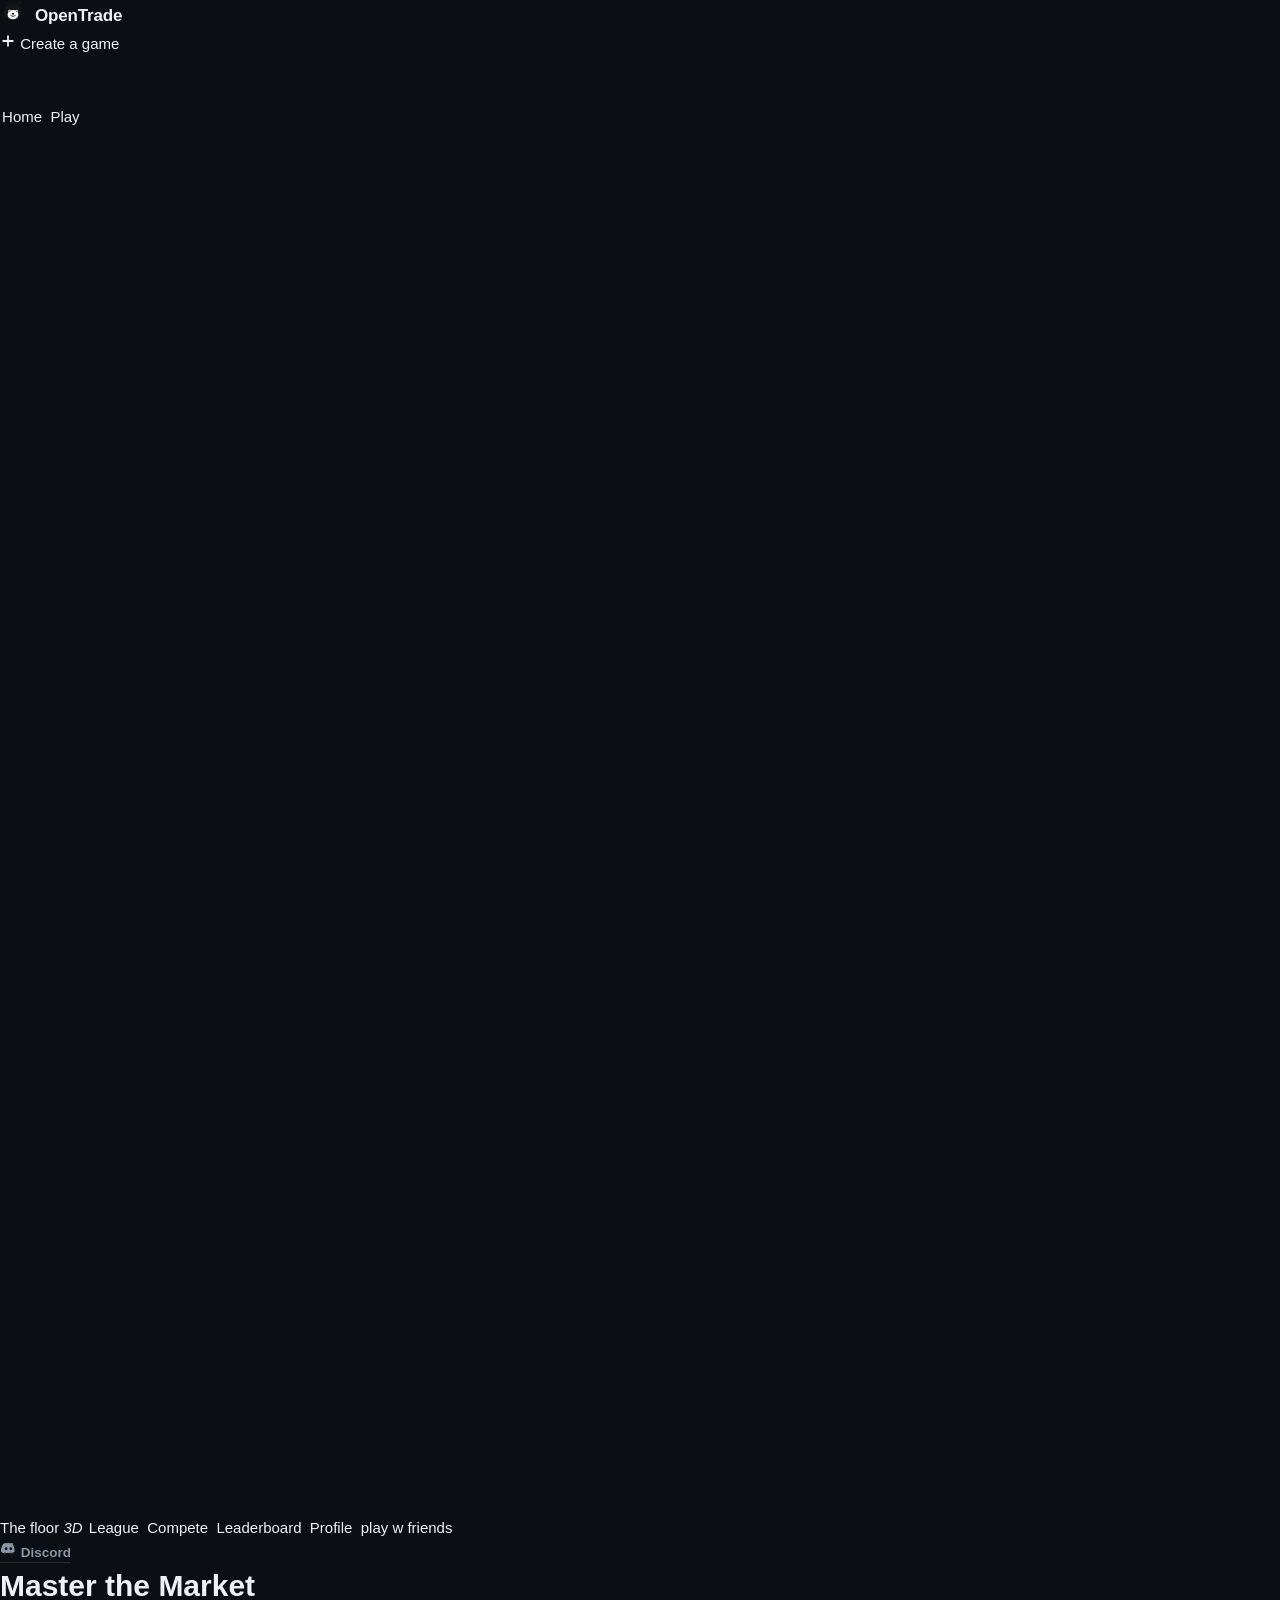
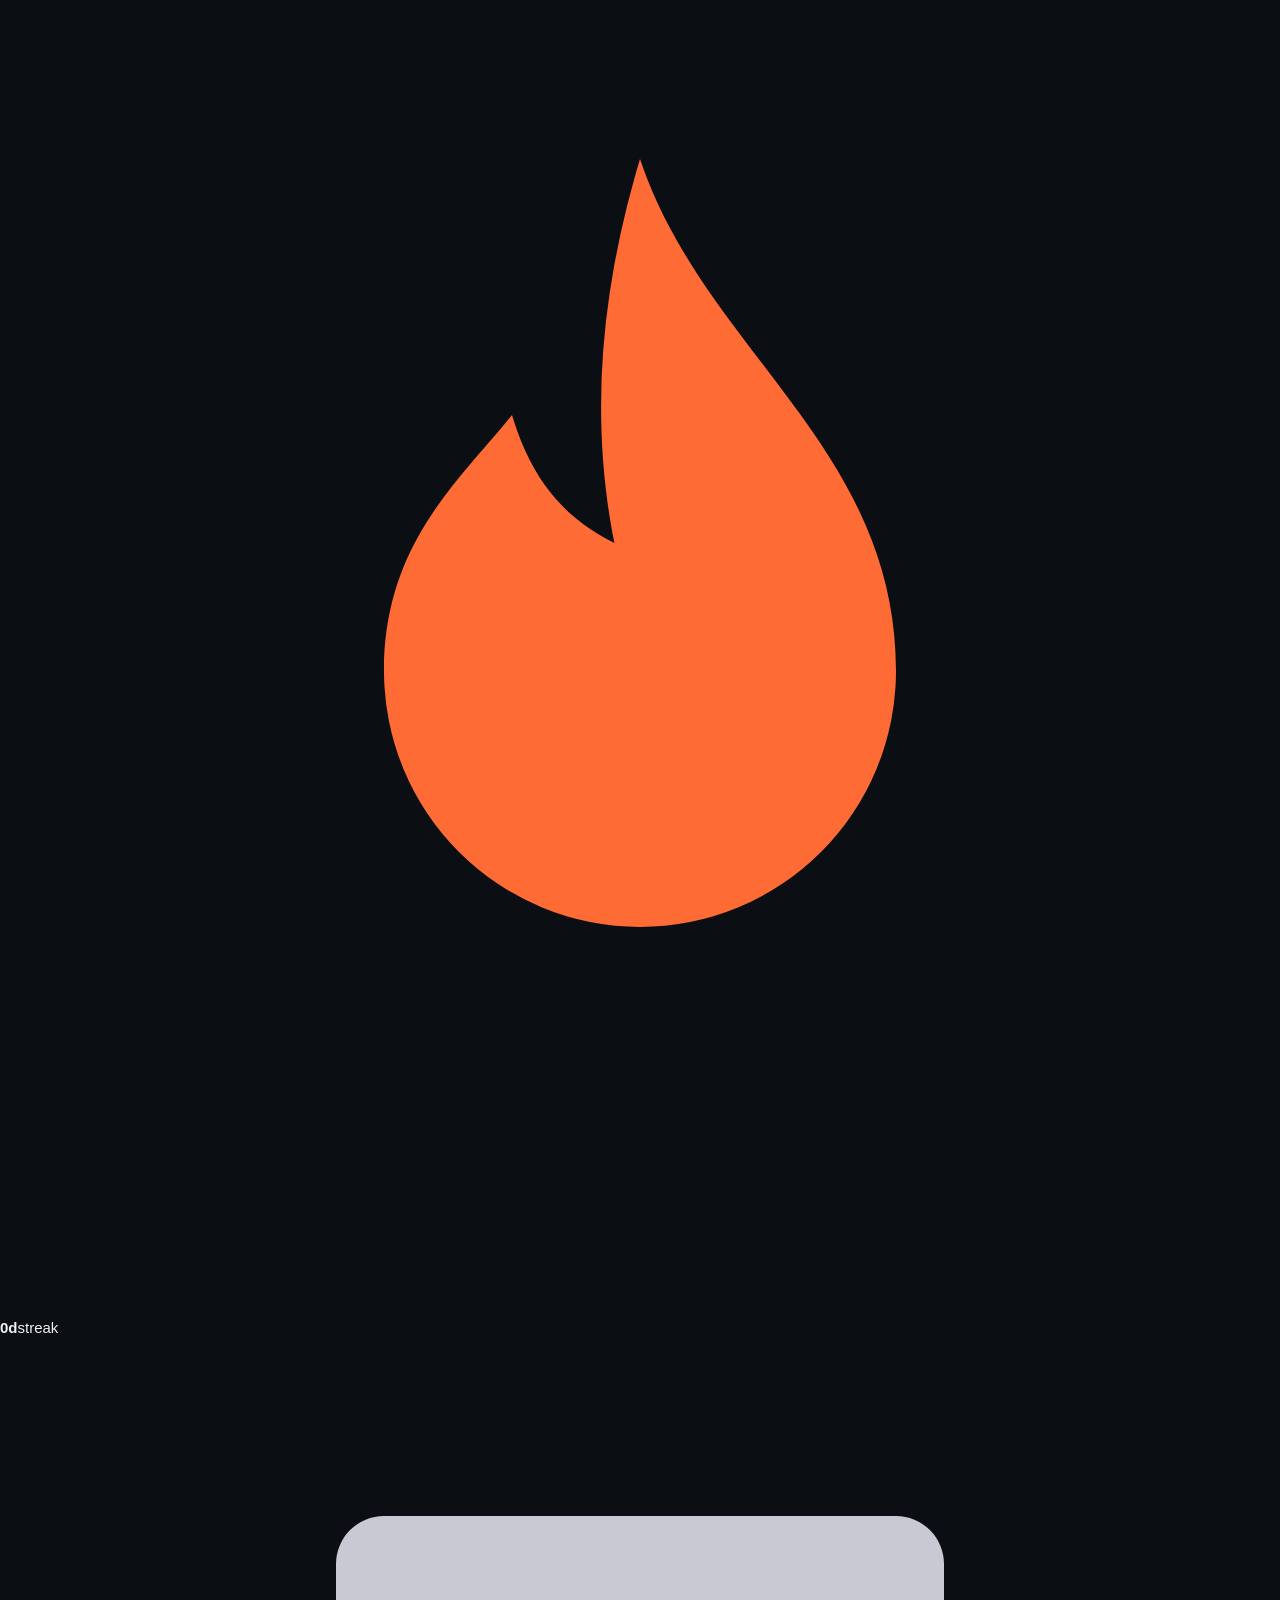
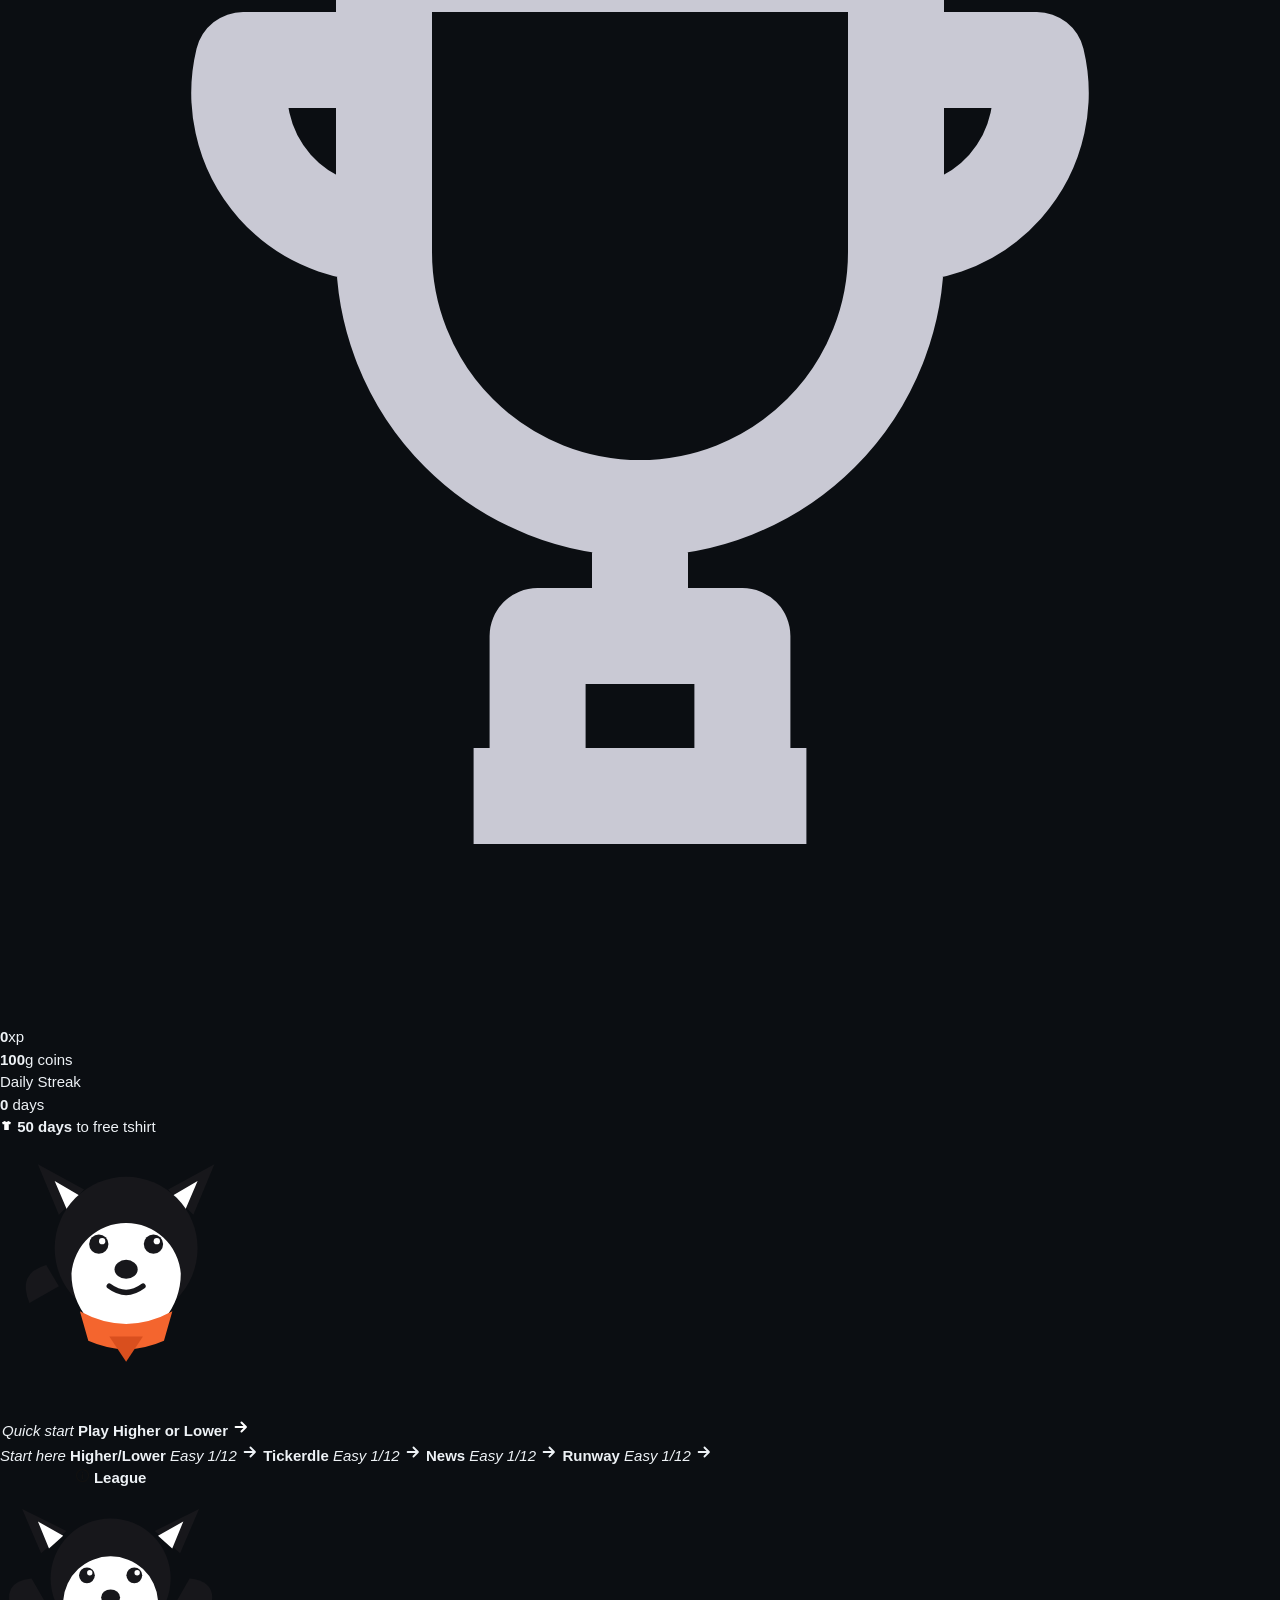
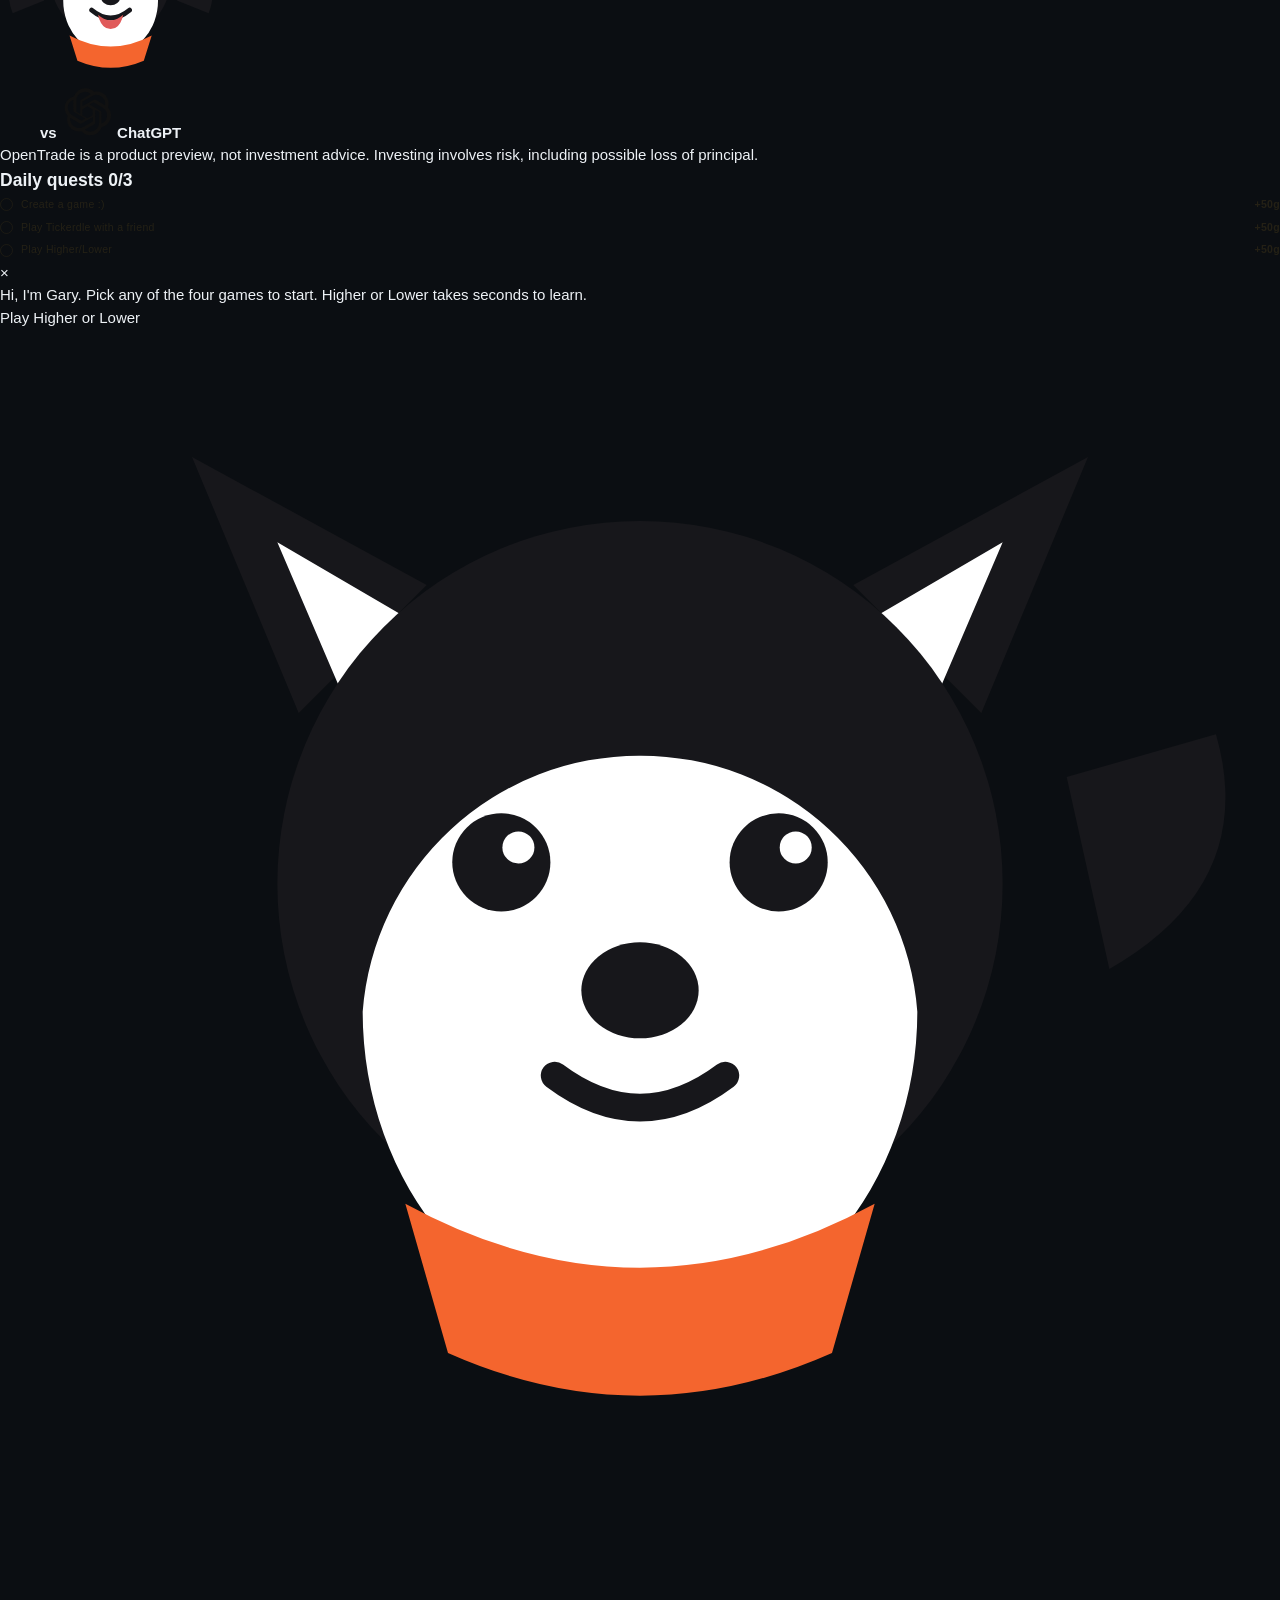
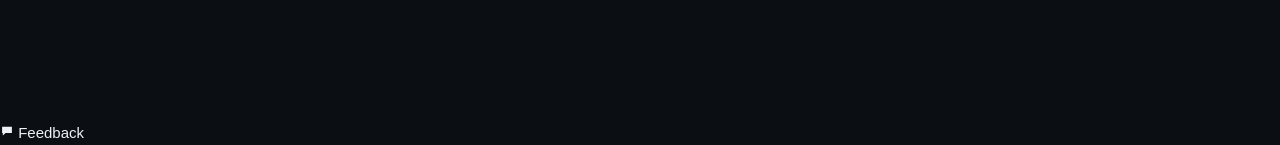
==== index.html @ 69e71e95 "OpenTrade site shell in its own folder Static preview site plus the 3D floor in floor/. Relocated ou" ====
<!doctype html>
<html lang="en">
<head>
  <meta charset="utf-8" />
  <meta name="viewport" content="width=device-width, initial-scale=1" />
  <title>OpenTrade</title>
  <meta name="description" content="Master the market. Play Higher/Lower, Tickerdle, and League vs ChatGPT. OpenTrade is a product preview, not investment advice." />
  <link rel="icon" href="data:image/svg+xml,%3Csvg xmlns='http://www.w3.org/2000/svg' viewBox='0 0 32 32'%3E%3Ccircle cx='16' cy='16' r='16' fill='%23fff'/%3E%3Cpath d='M16 5 C10 5 6 10 6 15 c0 6 4.5 10 10 10 s10-4 10-10 C26 10 22 5 16 5 Z' fill='%23111'/%3E%3Cellipse cx='16' cy='19' rx='6.5' ry='5.5' fill='%23fff'/%3E%3C/svg%3E" />
  <link rel="preconnect" href="https://fonts.googleapis.com" />
  <link rel="preconnect" href="https://fonts.gstatic.com" crossorigin />
  <link href="https://fonts.googleapis.com/css2?family=Baloo+2:wght@500;600;700;800&family=Nunito:wght@500;700;800&display=swap" rel="stylesheet" />
  <link rel="stylesheet" href="css/site.css" />
</head>
<body>

<aside id="side">
  <a id="logo" href="#">
    <span class="logo-dot">
      <svg viewBox="0 0 48 48" width="26" height="26">
        <path d="M24 6 C14 6 8 13 8 22 c0 9 7 15 16 15 s16-6 16-15 C40 13 34 6 24 6 Z" fill="#16161a"/>
        <path d="M13 10 L8 3 L17 6 Z M35 10 L40 3 L31 6 Z" fill="#16161a"/>
        <ellipse cx="24" cy="27" rx="10" ry="8.5" fill="#fff"/>
        <circle cx="17.5" cy="20" r="2.2" fill="#fff"/>
        <circle cx="30.5" cy="20" r="2.2" fill="#fff"/>
        <circle cx="18" cy="20.4" r="1.1" fill="#16161a"/>
        <circle cx="30" cy="20.4" r="1.1" fill="#16161a"/>
        <ellipse cx="24" cy="25.5" rx="2.4" ry="1.9" fill="#16161a"/>
        <path d="M20 29 q4 3 8 0" stroke="#16161a" stroke-width="1.6" fill="none" stroke-linecap="round"/>
      </svg>
    </span>
    <b>OpenTrade</b>
  </a>

  <button class="create" id="create-game">
    <svg viewBox="0 0 20 20" width="16" height="16"><path d="M10 4 v12 M4 10 h12" stroke="currentColor" stroke-width="2.2" stroke-linecap="round"/></svg>
    Create a game
  </button>

  <nav id="nav">
    <button class="nv on" data-nav="home">
      <svg viewBox="0 0 22 22"><path d="M4 10.5 L11 4 L18 10.5 V18 a1 1 0 0 1 -1 1 H5 a1 1 0 0 1 -1 -1 Z" fill="none" stroke-width="1.8" stroke-linejoin="round"/><path d="M9 19 v-5 h4 v5" fill="none" stroke-width="1.8"/></svg>
      Home
    </button>
    <button class="nv" data-nav="play" data-toast="Play opens in the app">
      <svg viewBox="0 0 22 22"><rect x="3.5" y="5.5" width="15" height="11" rx="2.5" fill="none" stroke-width="1.8"/><path d="M8 9 v4 M6 11 h4 M14.5 10 h.01 M16 12.5 h.01" stroke-width="1.8" stroke-linecap="round"/></svg>
      Play
    </button>
    <a class="nv floor-tab" href="floor/">
      <svg viewBox="0 0 22 22"><circle cx="11" cy="11" r="7.2" fill="none" stroke-width="1.8"/><circle cx="11" cy="11" r="2.6" fill="none" stroke-width="1.8"/><path d="M11 3.8 v3 M11 15.2 v3 M3.8 11 h3 M15.2 11 h3" stroke-width="1.6"/></svg>
      The floor
      <i class="tag3d">3D</i>
    </a>
    <button class="nv" data-nav="league" data-toast="League opens in the app">
      <svg viewBox="0 0 22 22"><path d="M4 14 c0-5 3-9 7-9 s7 4 7 9" fill="none" stroke-width="1.8" stroke-linecap="round"/><circle cx="11" cy="15.5" r="2.6" fill="none" stroke-width="1.8"/></svg>
      League
    </button>
    <button class="nv" data-nav="compete" data-toast="Compete opens in the app">
      <svg viewBox="0 0 22 22"><path d="M7 4.5 h8 v5 a4 4 0 0 1 -8 0 Z" fill="none" stroke-width="1.8" stroke-linejoin="round"/><path d="M7 6 H4.5 a2.5 2.5 0 0 0 2.6 3 M15 6 h2.5 a2.5 2.5 0 0 1 -2.6 3 M11 13.5 v2.5 M8 18.5 h6 M9.2 16 h3.6 v2.5 H9.2 Z" fill="none" stroke-width="1.6" stroke-linejoin="round"/></svg>
      Compete
    </button>
    <button class="nv" data-nav="board" data-toast="Leaderboard opens in the app">
      <svg viewBox="0 0 22 22"><circle cx="11" cy="8" r="3.6" fill="none" stroke-width="1.8"/><path d="M8.6 10.8 L7.5 18.5 L11 16.4 L14.5 18.5 L13.4 10.8" fill="none" stroke-width="1.7" stroke-linejoin="round"/></svg>
      Leaderboard
    </button>
    <button class="nv" data-nav="profile" data-toast="Profile opens in the app">
      <svg viewBox="0 0 22 22"><circle cx="11" cy="8" r="3.6" fill="none" stroke-width="1.8"/><path d="M4.5 18.5 a6.5 5.5 0 0 1 13 0" fill="none" stroke-width="1.8" stroke-linecap="round"/></svg>
      Profile
    </button>
    <button class="nv" data-nav="friends" data-toast="Grab a link in the app and drag a friend in">
      <svg viewBox="0 0 22 22"><circle cx="8" cy="8.5" r="3" fill="none" stroke-width="1.7"/><circle cx="15.5" cy="9.5" r="2.4" fill="none" stroke-width="1.7"/><path d="M3 18 a5 4.4 0 0 1 10 0 M13.5 18 a4.3 3.8 0 0 1 5.5 -3.4" fill="none" stroke-width="1.7" stroke-linecap="round"/></svg>
      play w friends
    </button>
  </nav>

  <a id="discord" href="#" data-toast="Discord invite lives in the app">
    <svg viewBox="0 0 24 24" width="17" height="17" fill="currentColor"><path d="M19.6 5.6 A16.6 16.6 0 0 0 15.5 4.3 l-.2.4 a15.3 15.3 0 0 0 -6.6 0 l-.2 -.4 A16.6 16.6 0 0 0 4.4 5.6 C1.9 9.4 1.2 13.1 1.5 16.7 a16.7 16.7 0 0 0 5 2.6 l.6 -1 a10.8 10.8 0 0 1 -1.7 -.8 l.4 -.3 a11.9 11.9 0 0 0 10.4 0 l.4.3 a10.8 10.8 0 0 1 -1.7.8 l.6 1 a16.7 16.7 0 0 0 5 -2.6 c.4 -4.2 -.7 -7.8 -2.9 -11.1 Z M8.7 14.4 c-1 0 -1.8 -.9 -1.8 -2 s.8 -2 1.8 -2 s1.8.9 1.8 2 s-.8 2 -1.8 2 Z m6.6 0 c-1 0 -1.8 -.9 -1.8 -2 s.8 -2 1.8 -2 s1.8.9 1.8 2 s-.8 2 -1.8 2 Z"/></svg>
    Discord
  </a>
</aside>

<main id="main">
  <header id="head">
    <h1>Master the Market</h1>
    <div id="flags">
      <button class="flag on" title="US markets" data-toast="US markets selected">
        <svg viewBox="0 0 30 20"><rect width="30" height="20" fill="#fff"/><path d="M0 2h30M0 6h30M0 10h30M0 14h30M0 18h30" stroke="#c8322e" stroke-width="2"/><rect width="13" height="10" fill="#2c3b8f"/></svg>
      </button>
      <button class="flag" title="India markets" data-toast="India markets are coming to the preview">
        <svg viewBox="0 0 30 20"><rect width="30" height="20" fill="#fff"/><rect width="30" height="6.6" fill="#f5943c"/><rect y="13.4" width="30" height="6.6" fill="#2c8f4a"/><circle cx="15" cy="10" r="2.4" fill="none" stroke="#2c3b8f" stroke-width="1"/></svg>
      </button>
    </div>
    <div id="stats">
      <div class="stat"><svg viewBox="0 0 20 20" class="flame"><path d="M10 2 c1 3 4 4.5 4 8 a4 4 0 0 1 -8 0 c0 -2 1.2 -3 2 -4 c.3 1 .8 1.6 1.6 2 C9.2 6 9.4 4 10 2 Z" fill="#ff6b35"/></svg><b id="st-streak">0d</b><span>streak</span></div>
      <div class="stat"><svg viewBox="0 0 20 20" class="cup"><path d="M6 3.5 h8 v4.5 a4 4 0 0 1 -8 0 Z M6 5 H3.8 a2.2 2.2 0 0 0 2.4 2.7 M14 5 h2.2 a2.2 2.2 0 0 1 -2.4 2.7 M10 12 v2 M7.4 16.5 h5.2 M8.4 14 h3.2 v2.5 H8.4 Z" fill="none" stroke="#c9c9d4" stroke-width="1.5" stroke-linejoin="round"/></svg><b id="st-xp">0</b><span>xp</span></div>
      <div class="stat"><span class="gc"></span><b id="st-coins">100</b><span>g coins</span></div>
    </div>
  </header>

  <div id="cols">
    <section id="content">

      <div id="streak-card">
        <div class="sc-top">
          <div class="sc-left">
            <p class="sc-label">Daily Streak</p>
            <p class="sc-days"><b id="sc-days">0</b> days</p>
          </div>
          <div class="sc-week" id="sc-week"></div>
          <button class="tshirt" data-toast="50 day streak wins the shirt. Day 1 starts now.">
            <svg viewBox="0 0 20 20" width="13" height="13"><path d="M7 3 L10 4.5 L13 3 L17 5.5 L15.5 8.5 L13.5 7.5 V17 h-7 V7.5 L4.5 8.5 L3 5.5 Z" fill="#fff"/></svg>
            <b>50 days</b> to free tshirt
          </button>
        </div>
        <button class="sc-quick" id="quickstart">
          <span class="gary-mini">
            <svg viewBox="0 0 120 130" aria-hidden="true">
              <g class="g-body">
                <path d="M28 36 L18 12 L40 24 Z M92 36 L102 12 L80 24 Z" fill="#17171b"/>
                <path d="M32 34 L26 20 L38 27 Z M88 34 L94 20 L82 27 Z" fill="#fff"/>
                <circle cx="60" cy="52" r="34" fill="#17171b"/>
                <path d="M60 40 a26 26 0 0 1 26 24 a26 30 0 0 1 -52 0 a26 26 0 0 1 26 -24" fill="#fff"/>
                <circle cx="47" cy="50" r="4.6" fill="#17171b"/>
                <circle cx="73" cy="50" r="4.6" fill="#17171b"/>
                <circle cx="48.6" cy="48.6" r="1.5" fill="#fff"/>
                <circle cx="74.6" cy="48.6" r="1.5" fill="#fff"/>
                <ellipse cx="60" cy="62" rx="5.5" ry="4.5" fill="#17171b"/>
                <path d="M52 70 q8 6 16 0" stroke="#17171b" stroke-width="2.6" fill="none" stroke-linecap="round"/>
                <path d="M38 82 q22 12 44 0 l-4 14 q-18 8 -36 0 Z" fill="#f4652e"/>
                <path d="M52 94 l8 12 l8 -12 Z" fill="#d94f1e"/>
                <path d="M14 78 q-6 -14 8 -18 l6 10 Z" fill="#17171b"/>
              </g>
            </svg>
          </span>
          <span class="sc-quick-copy">
            <i>Quick start</i>
            <b>Play Higher or Lower</b>
          </span>
          <span class="go"><svg viewBox="0 0 20 20" width="18" height="18"><path d="M4 10 h11 M10.5 5 L15.5 10 L10.5 15" stroke="#fff" stroke-width="2.2" fill="none" stroke-linecap="round" stroke-linejoin="round"/></svg></span>
        </button>
      </div>

      <div id="games">
        <button class="game start" id="card-hl">
          <i class="start-here">Start here</i>
          <b>Higher/Lower</b>
          <span class="g-foot"><em>Easy 1/12</em>
            <svg viewBox="0 0 20 20" width="18" height="18"><path d="M4 10 h11 M10.5 5 L15.5 10 L10.5 15" stroke="currentColor" stroke-width="2" fill="none" stroke-linecap="round" stroke-linejoin="round"/></svg>
          </span>
        </button>
        <button class="game" data-toast="Tickerdle opens in the app" data-quest="q2">
          <b>Tickerdle</b>
          <span class="g-foot"><em>Easy 1/12</em>
            <svg viewBox="0 0 20 20" width="18" height="18"><path d="M4 10 h11 M10.5 5 L15.5 10 L10.5 15" stroke="currentColor" stroke-width="2" fill="none" stroke-linecap="round" stroke-linejoin="round"/></svg>
          </span>
        </button>
        <button class="game" data-toast="News opens in the app">
          <b>News</b>
          <span class="g-foot"><em>Easy 1/12</em>
            <svg viewBox="0 0 20 20" width="18" height="18"><path d="M4 10 h11 M10.5 5 L15.5 10 L10.5 15" stroke="currentColor" stroke-width="2" fill="none" stroke-linecap="round" stroke-linejoin="round"/></svg>
          </span>
        </button>
        <button class="game" data-toast="Runway opens in the app">
          <b>Runway</b>
          <span class="g-foot"><em>Easy 1/12</em>
            <svg viewBox="0 0 20 20" width="18" height="18"><path d="M4 10 h11 M10.5 5 L15.5 10 L10.5 15" stroke="currentColor" stroke-width="2" fill="none" stroke-linecap="round" stroke-linejoin="round"/></svg>
          </span>
        </button>
      </div>

      <button id="league-card" data-toast="League vs ChatGPT opens in the app">
        <span class="lg-info" title="Weekly league against the AIs">
          <svg viewBox="0 0 20 20" width="15" height="15"><circle cx="10" cy="10" r="8" fill="none" stroke="#111" stroke-width="1.6"/><path d="M10 9 v5 M10 6.2 v.2" stroke="#111" stroke-width="1.8" stroke-linecap="round"/></svg>
        </span>
        <b class="lg-title">League</b>
        <span class="lg-stage">
          <span class="gary-big">
            <svg viewBox="0 0 140 120" aria-hidden="true">
              <path d="M26 40 L14 12 L42 26 Z M114 40 L126 12 L98 26 Z" fill="#17171b"/>
              <path d="M31 37 L24 20 L40 29 Z M109 37 L116 20 L100 29 Z" fill="#fff"/>
              <path d="M8 78 q-8 -20 12 -22 l8 14 Z" fill="#17171b"/>
              <path d="M132 78 q8 -20 -12 -22 l-8 14 Z" fill="#17171b"/>
              <circle cx="70" cy="56" r="38" fill="#17171b"/>
              <path d="M70 42 a30 30 0 0 1 30 28 a30 34 0 0 1 -60 0 a30 30 0 0 1 30 -28" fill="#fff"/>
              <circle cx="55" cy="54" r="5" fill="#17171b"/>
              <circle cx="85" cy="54" r="5" fill="#17171b"/>
              <circle cx="56.8" cy="52.4" r="1.7" fill="#fff"/>
              <circle cx="86.8" cy="52.4" r="1.7" fill="#fff"/>
              <ellipse cx="70" cy="68" rx="6" ry="5" fill="#17171b"/>
              <path d="M58 76 q12 10 24 0" stroke="#17171b" stroke-width="3" fill="none" stroke-linecap="round"/>
              <path d="M62 79 q8 7 16 0 q-2 9 -8 9 t-8 -9" fill="#e05a5a"/>
              <path d="M44 92 q26 14 52 0 l-5 16 q-21 9 -42 0 Z" fill="#f4652e"/>
            </svg>
          </span>
          <b class="vs">vs</b>
          <span class="gpt">
            <svg viewBox="0 0 24 24" width="52" height="52" fill="#111"><path d="M21.7 9.8 a5.4 5.4 0 0 0 -.5 -4.5 a5.5 5.5 0 0 0 -5.9 -2.6 A5.4 5.4 0 0 0 11.2 1 A5.5 5.5 0 0 0 6 4.8 a5.4 5.4 0 0 0 -3.6 2.6 a5.5 5.5 0 0 0 .7 6.4 a5.4 5.4 0 0 0 .5 4.5 a5.5 5.5 0 0 0 5.9 2.6 a5.4 5.4 0 0 0 4.1 1.8 a5.5 5.5 0 0 0 5.2 -3.8 a5.4 5.4 0 0 0 3.6 -2.6 a5.5 5.5 0 0 0 -.7 -6.4 Z m-8.1 11.3 a4 4 0 0 1 -2.6 -.9 l.1 -.1 l4.3 -2.5 a.7.7 0 0 0 .4 -.6 v-6 l1.8 1 v5 a4.1 4.1 0 0 1 -4 4.1 Z m-8.8 -3.7 a4 4 0 0 1 -.5 -2.7 l.1.1 l4.3 2.5 a.7.7 0 0 0 .7 0 l5.3 -3 v2.1 l-4.4 2.5 a4.1 4.1 0 0 1 -5.5 -1.5 Z M3.6 8.1 a4 4 0 0 1 2.1 -1.8 v5.1 a.7.7 0 0 0 .3.6 l5.2 3 l-1.8 1 l-4.3 -2.5 a4.1 4.1 0 0 1 -1.5 -5.4 Z m14.9 3.5 L13.2 8.5 l1.8 -1 l4.3 2.5 a4.1 4.1 0 0 1 -.6 7.3 v-5.1 a.7.7 0 0 0 -.2 -.6 Z m1.8 -2.7 l-.1 -.1 l-4.3 -2.5 a.7.7 0 0 0 -.7 0 l-5.3 3 V7.2 l4.4 -2.5 a4 4 0 0 1 6 4.2 Z M8.9 12.9 l-1.8 -1 V6.8 a4 4 0 0 1 6.6 -3.1 l-.1.1 L9.3 6.3 a.7.7 0 0 0 -.4.6 Z m1 -2.1 L12.2 9.4 l2.4 1.4 v2.7 l-2.4 1.4 l-2.4 -1.4 Z"/></svg>
            <b>ChatGPT</b>
          </span>
        </span>
      </button>

      <p id="legal">OpenTrade is a product preview, not investment advice. Investing involves risk, including possible loss of principal.</p>
    </section>

    <aside id="rightrail">
      <div id="quests">
        <h3>Daily quests <span id="q-count">0/3</span></h3>
        <label class="q"><input type="checkbox" id="q1" disabled><span>Create a game :)</span><i>+50g</i></label>
        <label class="q"><input type="checkbox" id="q2" disabled><span>Play Tickerdle with a friend</span><i>+50g</i></label>
        <label class="q"><input type="checkbox" id="q3" disabled><span>Play Higher/Lower</span><i>+50g</i></label>
      </div>
    </aside>
  </div>

  <div id="helper">
    <div id="bubble">
      <button id="bubble-x" aria-label="Dismiss Gary">×</button>
      <p>Hi, I'm Gary. Pick any of the four games to start. Higher or Lower takes seconds to learn.</p>
      <button id="bubble-cta">Play Higher or Lower</button>
    </div>
    <span class="gary-mini wave">
      <svg viewBox="0 0 120 130" aria-hidden="true">
        <path d="M28 36 L18 12 L40 24 Z M92 36 L102 12 L80 24 Z" fill="#17171b"/>
        <path d="M32 34 L26 20 L38 27 Z M88 34 L94 20 L82 27 Z" fill="#fff"/>
        <path d="M104 60 q14 -8 10 -22 l-14 4 Z" fill="#17171b"/>
        <circle cx="60" cy="52" r="34" fill="#17171b"/>
        <path d="M60 40 a26 26 0 0 1 26 24 a26 30 0 0 1 -52 0 a26 26 0 0 1 26 -24" fill="#fff"/>
        <circle cx="47" cy="50" r="4.6" fill="#17171b"/>
        <circle cx="73" cy="50" r="4.6" fill="#17171b"/>
        <circle cx="48.6" cy="48.6" r="1.5" fill="#fff"/>
        <circle cx="74.6" cy="48.6" r="1.5" fill="#fff"/>
        <ellipse cx="60" cy="62" rx="5.5" ry="4.5" fill="#17171b"/>
        <path d="M52 70 q8 6 16 0" stroke="#17171b" stroke-width="2.6" fill="none" stroke-linecap="round"/>
        <path d="M38 82 q22 12 44 0 l-4 14 q-18 8 -36 0 Z" fill="#f4652e"/>
      </svg>
    </span>
    <button id="feedback" data-toast="Feedback goes straight to the team">
      <svg viewBox="0 0 20 20" width="14" height="14" fill="currentColor"><path d="M3 4 h14 v9 H8 l-4 3.5 V13 H3 Z"/></svg>
      Feedback
    </button>
  </div>

  <!-- Higher/Lower, playable -->
  <div id="hl-back" hidden>
    <div id="hl-modal" role="dialog" aria-label="Higher or Lower">
      <div class="hl-head">
        <b>Higher or Lower</b>
        <span id="hl-round">round 1</span>
        <button id="hl-x" aria-label="Close">×</button>
      </div>
      <div class="hl-tick"><span id="hl-name">$GARY</span><span id="hl-price">100.00</span></div>
      <canvas id="chart" width="560" height="230"></canvas>
      <div class="hl-calls">
        <button id="call-up" class="hl-call up">Higher</button>
        <button id="call-down" class="hl-call down">Lower</button>
      </div>
      <div class="hl-foot">
        <span id="hl-score">you 0 · gary 0</span>
        <span id="gary-says">Gary bets you can't beat him.</span>
      </div>
    </div>
  </div>

</main>

<script type="module" src="js/site.js"></script>
</body>
</html>
---- css/site.css ----
/* OpenTrade: the sportsbook, not the dashboard.
   One flat night surface, structure drawn with rules and type instead
   of boxes. Two physical objects only: the betting slip in the rail
   and the big board of games. LED amber is the house color; green and
   red belong to the market alone. Display is Bricolage Grotesque at
   poster weight; every number is mono. The compliance line rides the
   ticker tape where everyone actually reads it. */

* { margin: 0; padding: 0; box-sizing: border-box; }

:root {
  --night: #0b0e12;
  --night-2: #07090c;
  --rule: rgba(238, 242, 246, 0.12);
  --rule-soft: rgba(238, 242, 246, 0.07);
  --ink: #eef2f6;
  --dim: #8b95a3;
  --led: #ffb020;
  --led-dim: rgba(255, 176, 32, 0.35);
  --up: #35d07f;
  --down: #ff5468;
  --paper: #f4efe3;
  --paper-ink: #2b2517;
  --gary-fur: #aeb9c6;
  --gary-cream: #f2ede2;
  --disp: "Bricolage Grotesque", -apple-system, sans-serif;
  --sys: -apple-system, BlinkMacSystemFont, "Segoe UI", Inter, sans-serif;
  --mono: "Spline Sans Mono", ui-monospace, monospace;
  --spring: cubic-bezier(0.32, 0.72, 0, 1);
}

html, body {
  height: 100%;
  background: var(--night);
  color: var(--ink);
  font: 15px/1.5 var(--sys);
  -webkit-font-smoothing: antialiased;
}
::selection { background: var(--led); color: #1a1204; }
:focus-visible { outline: 2px solid var(--led); outline-offset: 2px; }
button { font: inherit; color: inherit; cursor: pointer; background: none; border: none; }
a { color: inherit; text-decoration: none; }

/* ── the rail: a margin, not a menu ── */
#rail {
  position: fixed;
  top: 0; bottom: 0; left: 0;
  width: 236px;
  display: flex;
  flex-direction: column;
  gap: 26px;
  padding: 22px 22px 18px;
  border-right: 1px solid var(--rule-soft);
  z-index: 20;
  overflow-y: auto;
  scrollbar-width: none;
}
#logo { display: flex; align-items: center; gap: 9px; }
#logo b { font: 650 17px var(--disp); letter-spacing: -0.01em; }

#tabs { display: flex; flex-direction: column; gap: 2px; }
.tab {
  position: relative;
  padding: 9px 0 9px 18px;
  font: 600 15px var(--sys);
  color: var(--dim);
  text-align: left;
  transition: color 0.15s;
  display: block;
}
.tab::before {
  content: "";
  position: absolute;
  left: 0; top: 50%;
  width: 8px; height: 8px;
  margin-top: -4px;
  background: transparent;
  border: 1px solid var(--rule);
  transition: background 0.15s, border-color 0.15s, transform 0.2s var(--spring);
}
.tab:hover { color: var(--ink); }
.tab:hover::before { border-color: var(--dim); }
.tab.on { color: var(--ink); }
.tab.on::before { background: var(--led); border-color: var(--led); transform: rotate(45deg); }
.tab .dim-note {
  display: block;
  font: 400 11px var(--sys);
  color: var(--dim);
  opacity: 0.7;
  font-style: normal;
}

/* ── the betting slip ── */
#slip {
  background: var(--paper);
  color: var(--paper-ink);
  padding: 14px 15px 10px;
  font-family: var(--mono);
  box-shadow: 0 14px 30px -16px rgba(0, 0, 0, 0.9);
  transform: rotate(-0.8deg);
  clip-path: polygon(
    0 6px, 4% 0, 8% 6px, 12% 0, 16% 6px, 20% 0, 24% 6px, 28% 0, 32% 6px,
    36% 0, 40% 6px, 44% 0, 48% 6px, 52% 0, 56% 6px, 60% 0, 64% 6px, 68% 0,
    72% 6px, 76% 0, 80% 6px, 84% 0, 88% 6px, 92% 0, 96% 6px, 100% 0,
    100% calc(100% - 6px), 96% 100%, 92% calc(100% - 6px), 88% 100%,
    84% calc(100% - 6px), 80% 100%, 76% calc(100% - 6px), 72% 100%,
    68% calc(100% - 6px), 64% 100%, 60% calc(100% - 6px), 56% 100%,
    52% calc(100% - 6px), 48% 100%, 44% calc(100% - 6px), 40% 100%,
    36% calc(100% - 6px), 32% 100%, 28% calc(100% - 6px), 24% 100%,
    20% calc(100% - 6px), 16% 100%, 12% calc(100% - 6px), 8% 100%,
    4% calc(100% - 6px), 0 100%);
}
.slip-head {
  font-size: 12px;
  font-weight: 600;
  letter-spacing: 0.16em;
  text-align: center;
}
.slip-line {
  font-size: 9.5px;
  letter-spacing: 0.1em;
  color: rgba(43, 37, 23, 0.65);
  text-align: center;
  margin-top: 3px;
  display: flex;
  justify-content: center;
  gap: 8px;
}
.slip-tear {
  border-top: 1.5px dashed rgba(43, 37, 23, 0.35);
  margin: 9px -6px;
}
.slip-row {
  display: flex;
  justify-content: space-between;
  align-items: baseline;
  font-size: 11px;
  letter-spacing: 0.06em;
  padding: 2.5px 0;
  color: rgba(43, 37, 23, 0.75);
}
.slip-row b { font-size: 15px; font-weight: 600; color: var(--paper-ink); }
.q {
  display: flex;
  align-items: center;
  gap: 8px;
  font-size: 10.5px;
  letter-spacing: 0.03em;
  padding: 3.5px 0;
  color: rgba(43, 37, 23, 0.8);
  cursor: default;
}
.q input {
  appearance: none;
  -webkit-appearance: none;
  width: 13px; height: 13px;
  border: 1.5px solid rgba(43, 37, 23, 0.55);
  border-radius: 50%;
  flex: none;
  position: relative;
}
.q input:checked { background: var(--paper-ink); box-shadow: inset 0 0 0 2.5px var(--paper); }
.q:has(input:checked) span { text-decoration: line-through; opacity: 0.6; }
.q i { margin-left: auto; font-style: normal; font-weight: 600; }
.barcode {
  height: 26px;
  margin: 8px 2px 2px;
  background: repeating-linear-gradient(90deg,
    var(--paper-ink) 0 1.5px, transparent 1.5px 3.5px,
    var(--paper-ink) 3.5px 6.5px, transparent 6.5px 8px,
    var(--paper-ink) 8px 9px, transparent 9px 12.5px);
}

#discord {
  font-size: 13.5px;
  font-weight: 600;
  color: var(--dim);
  border-bottom: 1px solid var(--rule);
  align-self: flex-start;
  padding-bottom: 2px;
}
#discord:hover { color: var(--ink); border-color: var(--dim); }

#fine {
  margin-top: auto;
  font-size: 10.5px;
  line-height: 1.55;
  color: rgba(139, 149, 163, 0.7);
}

/* ── stage ── */
#stage { margin-left: 236px; min-height: 100vh; }

#tape {
  position: sticky;
  top: 0;
  z-index: 15;
  overflow: hidden;
  background: var(--night-2);
  border-bottom: 1px solid var(--rule-soft);
  padding: 8px 0;
}
#tape-track {
  display: inline-flex;
  gap: 34px;
  white-space: nowrap;
  font: 600 12.5px var(--mono);
  animation: tape 46s linear infinite;
  will-change: transform;
}
@keyframes tape { to { transform: translateX(-50%); } }
#tape .t { color: var(--dim); }
#tape .t b { color: var(--ink); font-weight: 600; margin-right: 7px; }
#tape .t.u i { color: var(--up); font-style: normal; }
#tape .t.d i { color: var(--down); font-style: normal; }
#tape .legal { color: var(--led); letter-spacing: 0.12em; }

.page { padding: 44px clamp(22px, 4.5vw, 64px) 80px; max-width: 1120px; }
.page[hidden] { display: none; }

.kicker {
  font: 600 11px var(--mono);
  letter-spacing: 0.2em;
  text-transform: uppercase;
  color: var(--led);
  margin-bottom: 18px;
}

/* the poster headline: type is the hero */
#big, .page-h {
  font: 800 clamp(44px, 6.4vw, 92px)/0.98 var(--disp);
  letter-spacing: -0.03em;
  margin-bottom: 22px;
}
.standfirst {
  font-size: 17px;
  color: var(--dim);
  max-width: 52ch;
  margin-bottom: 40px;
}
.under { color: var(--ink); border-bottom: 1.5px solid var(--led); padding-bottom: 1px; }
.under:hover { background: var(--led); color: #1a1204; }

/* ── the arena: chart on the page, dog at ringside ── */
#arena {
  display: grid;
  grid-template-columns: 1fr 208px;
  gap: clamp(20px, 3vw, 44px);
  align-items: end;
  padding-bottom: 46px;
  border-bottom: 1px solid var(--rule);
  margin-bottom: 46px;
}
#game-side { min-width: 0; }
#chart-head {
  display: flex;
  align-items: baseline;
  gap: 14px;
  font: 600 13.5px var(--mono);
  margin-bottom: 10px;
}
#tick-name { color: var(--led); }
#round-label { margin-left: auto; color: var(--dim); font-size: 11.5px; }
#chart {
  width: 100%;
  height: auto;
  display: block;
  border-top: 1px solid var(--rule-soft);
  border-bottom: 1px solid var(--rule-soft);
}
#calls {
  display: flex;
  align-items: center;
  gap: 12px;
  margin-top: 14px;
}
.call {
  min-height: 48px;
  padding: 0 30px;
  font: 800 15px var(--disp);
  letter-spacing: 0.01em;
  border: 1.5px solid;
  transition: transform 0.12s var(--spring), background 0.15s, color 0.15s, opacity 0.15s;
}
.call.up { color: var(--up); border-color: var(--up); }
.call.up:hover { background: var(--up); color: #06281a; }
.call.down { color: var(--down); border-color: var(--down); }
.call.down:hover { background: var(--down); color: #33060d; }
.call:active { transform: translateY(2px); }
.call:disabled { opacity: 0.3; pointer-events: none; }
#score-strip {
  margin-left: auto;
  display: flex;
  gap: 10px;
  font: 600 13px var(--mono);
  color: var(--dim);
}
#score-strip b { color: var(--ink); font-size: 16px; }
#score-strip .vs { color: var(--led); }

#gary-side { display: flex; flex-direction: column; align-items: center; gap: 6px; }
#gary { width: 168px; transition: transform 0.3s var(--spring); }
#gary svg { width: 100%; display: block; filter: drop-shadow(0 16px 30px rgba(0, 0, 0, 0.6)); }
#gary .head, #gary .ears { fill: var(--gary-fur); }
#gary .ears-in { fill: #7b8794; }
#gary .cap { fill: #97a4b3; }
#gary .muzzle { fill: var(--gary-cream); }
#gary .brow { fill: #5c6774; opacity: 0; transition: opacity 0.2s; }
#gary .eye circle { fill: #2b3540; }
#gary .eye circle:first-child { fill: #cfe4f5; }
#gary .pupil { fill: #1d2833; }
#gary .lid { fill: var(--gary-fur); transform: translateY(-8px); transition: transform 0.25s var(--spring); }
#gary .nose { fill: #2b3540; }
#gary .mouth { stroke: #2b3540; stroke-width: 2.6; stroke-linecap: round; }
#gary .tongue { fill: #e58896; opacity: 0; }
#gary .frown { opacity: 0; }
#gary.smug .lid { transform: translateY(-3px); }
#gary.happy .lid { transform: translateY(-9px); }
#gary.happy .tongue { opacity: 1; }
#gary.happy { transform: rotate(-4deg) scale(1.05); }
#gary.sad .smirk { opacity: 0; }
#gary.sad .frown { opacity: 1; }
#gary.sad .brow { opacity: 1; }
#gary.sad .lid { transform: translateY(-9px); }
#gary.sad { transform: rotate(3deg) scale(0.96); }
#gary-says {
  font-size: 12.5px;
  line-height: 1.45;
  color: var(--dim);
  text-align: center;
  min-height: 3em;
  max-width: 190px;
}

/* ── the board: rows and rules, no cards ── */
.board-head {
  display: flex;
  align-items: baseline;
  justify-content: space-between;
  gap: 20px;
  margin-bottom: 4px;
}
.board-head h2 { font: 750 26px var(--disp); letter-spacing: -0.02em; }
.board-cols {
  font: 600 10px var(--mono);
  letter-spacing: 0.16em;
  text-transform: uppercase;
  color: var(--dim);
  opacity: 0.7;
}
#lineup { border-top: 1px solid var(--rule); }
.row {
  display: grid;
  grid-template-columns: 74px 1.1fr 1.4fr 90px 64px;
  gap: 18px;
  align-items: baseline;
  padding: 15px 4px;
  border-bottom: 1px solid var(--rule-soft);
  position: relative;
  transition: background 0.15s, padding-left 0.2s var(--spring);
}
.row:hover { background: rgba(255, 176, 32, 0.05); padding-left: 12px; }
.row .code { font: 600 12.5px var(--mono); color: var(--led); }
.row .row-name { font: 700 18px var(--disp); letter-spacing: -0.01em; }
.row .row-name .feat {
  display: block;
  font: 600 10px var(--mono);
  letter-spacing: 0.14em;
  text-transform: uppercase;
  color: var(--led);
  font-style: normal;
  margin-top: 2px;
}
.row .hook { font-size: 13.5px; color: var(--dim); }
.row .clock { font: 600 12px var(--mono); color: var(--dim); text-align: right; }
.row .status {
  font: 600 10.5px var(--mono);
  letter-spacing: 0.12em;
  text-transform: uppercase;
  text-align: right;
}
.row .status.open { color: var(--up); }
.row .status.soon { color: var(--dim); }
.row.featured { background: rgba(255, 176, 32, 0.04); }
.row.featured::before {
  content: "";
  position: absolute;
  left: 0; top: 0; bottom: 0;
  width: 3px;
  background: var(--led);
}
.row.featured .row-name { font-size: 22px; }

/* the formula as a sentence, not a diagram */
#formula {
  margin-top: 44px;
  font: 500 clamp(19px, 2.4vw, 26px)/1.45 var(--disp);
  letter-spacing: -0.01em;
  max-width: 30ch;
  color: var(--dim);
}
#formula em { font-style: normal; color: var(--ink); border-bottom: 2px solid var(--led-dim); }

/* ── leaderboard ── */
#board { border-top: 1px solid var(--rule); max-width: 640px; }
.brow-item {
  display: grid;
  grid-template-columns: 40px 1fr auto 110px;
  gap: 14px;
  align-items: baseline;
  padding: 13px 4px;
  border-bottom: 1px solid var(--rule-soft);
}
.brow-item .rank { font: 600 12.5px var(--mono); color: var(--dim); }
.brow-item b { font: 700 17px var(--disp); }
.brow-item .pts { font: 600 14px var(--mono); color: var(--led); text-align: right; }
.brow-item .badge { font: 600 10.5px var(--mono); letter-spacing: 0.1em; text-transform: uppercase; color: var(--dim); }
.brow-item.gary .pts, .brow-item.gary b { color: var(--led); }
.brow-item.you b { color: var(--up); }
.board-note { margin-top: 16px; font-size: 13px; color: var(--dim); max-width: 46ch; }

/* ── about ── */
.smiley { color: var(--led); }
#about-body { max-width: 60ch; }
#about-body > p { color: var(--dim); font-size: 16px; margin-bottom: 16px; }
#wau { margin: 8px 0 26px; }
#wau b {
  display: block;
  font: 800 clamp(54px, 8vw, 110px)/1 var(--disp);
  letter-spacing: -0.03em;
  color: var(--led);
  font-variant-numeric: tabular-nums;
  text-shadow: 0 0 34px rgba(255, 176, 32, 0.35);
}
#wau span { font-size: 15px; color: var(--dim); }
.legal {
  font-size: 11.5px;
  color: rgba(139, 149, 163, 0.8);
  line-height: 1.6;
  border-top: 1px solid var(--rule);
  padding-top: 14px;
}

/* ── toasts ── */
#toasts {
  position: fixed;
  bottom: 18px; left: 50%;
  transform: translateX(-50%);
  display: flex;
  flex-direction: column;
  gap: 8px;
  z-index: 80;
  pointer-events: none;
}
.toast {
  background: var(--ink);
  color: var(--night);
  padding: 10px 18px;
  font-size: 13.5px;
  font-weight: 600;
  opacity: 0;
  transform: translateY(8px);
  transition: opacity 0.25s, transform 0.3s var(--spring);
}
.toast.show { opacity: 1; transform: none; }

@media (prefers-reduced-motion: reduce) {
  *, *::before, *::after { animation: none !important; transition-duration: 0.01ms !important; }
}
@media (max-width: 1020px) {
  #arena { grid-template-columns: 1fr; }
  #gary-side { flex-direction: row; align-items: center; }
  .row { grid-template-columns: 60px 1fr 76px; }
  .row .hook, .board-cols { display: none; }
}
@media (max-width: 700px) {
  #rail { display: none; }
  #stage { margin-left: 0; }
}
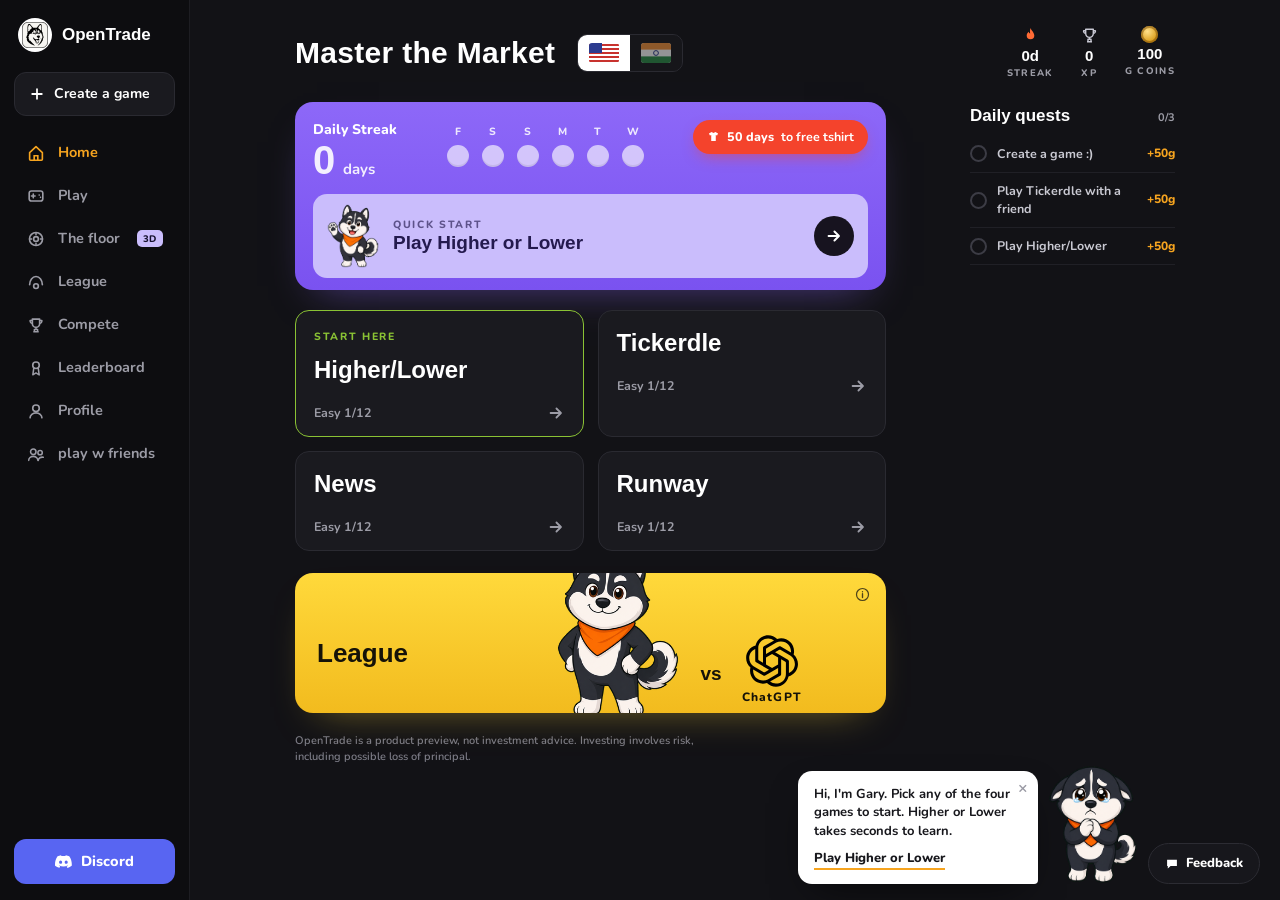
==== commit c7473284: "Real brand assets from the live site, layout matched to production Pulled the actual Gary emotion se" ====
--- a/index.html
+++ b/index.html
@@ -5,7 +5,7 @@
   <meta name="viewport" content="width=device-width, initial-scale=1" />
   <title>OpenTrade</title>
   <meta name="description" content="Master the market. Play Higher/Lower, Tickerdle, and League vs ChatGPT. OpenTrade is a product preview, not investment advice." />
-  <link rel="icon" href="data:image/svg+xml,%3Csvg xmlns='http://www.w3.org/2000/svg' viewBox='0 0 32 32'%3E%3Ccircle cx='16' cy='16' r='16' fill='%23fff'/%3E%3Cpath d='M16 5 C10 5 6 10 6 15 c0 6 4.5 10 10 10 s10-4 10-10 C26 10 22 5 16 5 Z' fill='%23111'/%3E%3Cellipse cx='16' cy='19' rx='6.5' ry='5.5' fill='%23fff'/%3E%3C/svg%3E" />
+  <link rel="icon" href="assets/brand/favicon.svg" />
   <link rel="preconnect" href="https://fonts.googleapis.com" />
   <link rel="preconnect" href="https://fonts.gstatic.com" crossorigin />
   <link href="https://fonts.googleapis.com/css2?family=Baloo+2:wght@500;600;700;800&family=Nunito:wght@500;700;800&display=swap" rel="stylesheet" />
@@ -16,18 +16,7 @@
 <aside id="side">
   <a id="logo" href="#">
     <span class="logo-dot">
-      <svg viewBox="0 0 48 48" width="26" height="26">
-        <path d="M24 6 C14 6 8 13 8 22 c0 9 7 15 16 15 s16-6 16-15 C40 13 34 6 24 6 Z" fill="#16161a"/>
-        <path d="M13 10 L8 3 L17 6 Z M35 10 L40 3 L31 6 Z" fill="#16161a"/>
-        <ellipse cx="24" cy="27" rx="10" ry="8.5" fill="#fff"/>
-        <circle cx="17.5" cy="20" r="2.2" fill="#fff"/>
-        <circle cx="30.5" cy="20" r="2.2" fill="#fff"/>
-        <circle cx="18" cy="20.4" r="1.1" fill="#16161a"/>
-        <circle cx="30" cy="20.4" r="1.1" fill="#16161a"/>
-        <ellipse cx="24" cy="25.5" rx="2.4" ry="1.9" fill="#16161a"/>
-        <path d="M20 29 q4 3 8 0" stroke="#16161a" stroke-width="1.6" fill="none" stroke-linecap="round"/>
-      </svg>
-    </span>
+      <img src="assets/brand/favicon.svg" alt="" width="26" height="26" /></span>
     <b>OpenTrade</b>
   </a>
 
@@ -73,7 +62,7 @@
   </nav>
 
   <a id="discord" href="#" data-toast="Discord invite lives in the app">
-    <svg viewBox="0 0 24 24" width="17" height="17" fill="currentColor"><path d="M19.6 5.6 A16.6 16.6 0 0 0 15.5 4.3 l-.2.4 a15.3 15.3 0 0 0 -6.6 0 l-.2 -.4 A16.6 16.6 0 0 0 4.4 5.6 C1.9 9.4 1.2 13.1 1.5 16.7 a16.7 16.7 0 0 0 5 2.6 l.6 -1 a10.8 10.8 0 0 1 -1.7 -.8 l.4 -.3 a11.9 11.9 0 0 0 10.4 0 l.4.3 a10.8 10.8 0 0 1 -1.7.8 l.6 1 a16.7 16.7 0 0 0 5 -2.6 c.4 -4.2 -.7 -7.8 -2.9 -11.1 Z M8.7 14.4 c-1 0 -1.8 -.9 -1.8 -2 s.8 -2 1.8 -2 s1.8.9 1.8 2 s-.8 2 -1.8 2 Z m6.6 0 c-1 0 -1.8 -.9 -1.8 -2 s.8 -2 1.8 -2 s1.8.9 1.8 2 s-.8 2 -1.8 2 Z"/></svg>
+    <img src="assets/brand/discord-symbol-white.svg" alt="" width="17" height="17" />
     Discord
   </a>
 </aside>
@@ -112,25 +101,7 @@
           </button>
         </div>
         <button class="sc-quick" id="quickstart">
-          <span class="gary-mini">
-            <svg viewBox="0 0 120 130" aria-hidden="true">
-              <g class="g-body">
-                <path d="M28 36 L18 12 L40 24 Z M92 36 L102 12 L80 24 Z" fill="#17171b"/>
-                <path d="M32 34 L26 20 L38 27 Z M88 34 L94 20 L82 27 Z" fill="#fff"/>
-                <circle cx="60" cy="52" r="34" fill="#17171b"/>
-                <path d="M60 40 a26 26 0 0 1 26 24 a26 30 0 0 1 -52 0 a26 26 0 0 1 26 -24" fill="#fff"/>
-                <circle cx="47" cy="50" r="4.6" fill="#17171b"/>
-                <circle cx="73" cy="50" r="4.6" fill="#17171b"/>
-                <circle cx="48.6" cy="48.6" r="1.5" fill="#fff"/>
-                <circle cx="74.6" cy="48.6" r="1.5" fill="#fff"/>
-                <ellipse cx="60" cy="62" rx="5.5" ry="4.5" fill="#17171b"/>
-                <path d="M52 70 q8 6 16 0" stroke="#17171b" stroke-width="2.6" fill="none" stroke-linecap="round"/>
-                <path d="M38 82 q22 12 44 0 l-4 14 q-18 8 -36 0 Z" fill="#f4652e"/>
-                <path d="M52 94 l8 12 l8 -12 Z" fill="#d94f1e"/>
-                <path d="M14 78 q-6 -14 8 -18 l6 10 Z" fill="#17171b"/>
-              </g>
-            </svg>
-          </span>
+          <span class="gary-mini"><img src="assets/brand/gary-emotions/happy.webp" alt="Gary" /></span>
           <span class="sc-quick-copy">
             <i>Quick start</i>
             <b>Play Higher or Lower</b>
@@ -173,27 +144,10 @@
         </span>
         <b class="lg-title">League</b>
         <span class="lg-stage">
-          <span class="gary-big">
-            <svg viewBox="0 0 140 120" aria-hidden="true">
-              <path d="M26 40 L14 12 L42 26 Z M114 40 L126 12 L98 26 Z" fill="#17171b"/>
-              <path d="M31 37 L24 20 L40 29 Z M109 37 L116 20 L100 29 Z" fill="#fff"/>
-              <path d="M8 78 q-8 -20 12 -22 l8 14 Z" fill="#17171b"/>
-              <path d="M132 78 q8 -20 -12 -22 l-8 14 Z" fill="#17171b"/>
-              <circle cx="70" cy="56" r="38" fill="#17171b"/>
-              <path d="M70 42 a30 30 0 0 1 30 28 a30 34 0 0 1 -60 0 a30 30 0 0 1 30 -28" fill="#fff"/>
-              <circle cx="55" cy="54" r="5" fill="#17171b"/>
-              <circle cx="85" cy="54" r="5" fill="#17171b"/>
-              <circle cx="56.8" cy="52.4" r="1.7" fill="#fff"/>
-              <circle cx="86.8" cy="52.4" r="1.7" fill="#fff"/>
-              <ellipse cx="70" cy="68" rx="6" ry="5" fill="#17171b"/>
-              <path d="M58 76 q12 10 24 0" stroke="#17171b" stroke-width="3" fill="none" stroke-linecap="round"/>
-              <path d="M62 79 q8 7 16 0 q-2 9 -8 9 t-8 -9" fill="#e05a5a"/>
-              <path d="M44 92 q26 14 52 0 l-5 16 q-21 9 -42 0 Z" fill="#f4652e"/>
-            </svg>
-          </span>
+          <span class="gary-big"><img src="assets/brand/gary-emotions/confident.webp" alt="Gary" /></span>
           <b class="vs">vs</b>
           <span class="gpt">
-            <svg viewBox="0 0 24 24" width="52" height="52" fill="#111"><path d="M21.7 9.8 a5.4 5.4 0 0 0 -.5 -4.5 a5.5 5.5 0 0 0 -5.9 -2.6 A5.4 5.4 0 0 0 11.2 1 A5.5 5.5 0 0 0 6 4.8 a5.4 5.4 0 0 0 -3.6 2.6 a5.5 5.5 0 0 0 .7 6.4 a5.4 5.4 0 0 0 .5 4.5 a5.5 5.5 0 0 0 5.9 2.6 a5.4 5.4 0 0 0 4.1 1.8 a5.5 5.5 0 0 0 5.2 -3.8 a5.4 5.4 0 0 0 3.6 -2.6 a5.5 5.5 0 0 0 -.7 -6.4 Z m-8.1 11.3 a4 4 0 0 1 -2.6 -.9 l.1 -.1 l4.3 -2.5 a.7.7 0 0 0 .4 -.6 v-6 l1.8 1 v5 a4.1 4.1 0 0 1 -4 4.1 Z m-8.8 -3.7 a4 4 0 0 1 -.5 -2.7 l.1.1 l4.3 2.5 a.7.7 0 0 0 .7 0 l5.3 -3 v2.1 l-4.4 2.5 a4.1 4.1 0 0 1 -5.5 -1.5 Z M3.6 8.1 a4 4 0 0 1 2.1 -1.8 v5.1 a.7.7 0 0 0 .3.6 l5.2 3 l-1.8 1 l-4.3 -2.5 a4.1 4.1 0 0 1 -1.5 -5.4 Z m14.9 3.5 L13.2 8.5 l1.8 -1 l4.3 2.5 a4.1 4.1 0 0 1 -.6 7.3 v-5.1 a.7.7 0 0 0 -.2 -.6 Z m1.8 -2.7 l-.1 -.1 l-4.3 -2.5 a.7.7 0 0 0 -.7 0 l-5.3 3 V7.2 l4.4 -2.5 a4 4 0 0 1 6 4.2 Z M8.9 12.9 l-1.8 -1 V6.8 a4 4 0 0 1 6.6 -3.1 l-.1.1 L9.3 6.3 a.7.7 0 0 0 -.4.6 Z m1 -2.1 L12.2 9.4 l2.4 1.4 v2.7 l-2.4 1.4 l-2.4 -1.4 Z"/></svg>
+            <img src="assets/brand/openai-blossom.svg" alt="" width="52" height="52" />
             <b>ChatGPT</b>
           </span>
         </span>
@@ -218,22 +172,7 @@
       <p>Hi, I'm Gary. Pick any of the four games to start. Higher or Lower takes seconds to learn.</p>
       <button id="bubble-cta">Play Higher or Lower</button>
     </div>
-    <span class="gary-mini wave">
-      <svg viewBox="0 0 120 130" aria-hidden="true">
-        <path d="M28 36 L18 12 L40 24 Z M92 36 L102 12 L80 24 Z" fill="#17171b"/>
-        <path d="M32 34 L26 20 L38 27 Z M88 34 L94 20 L82 27 Z" fill="#fff"/>
-        <path d="M104 60 q14 -8 10 -22 l-14 4 Z" fill="#17171b"/>
-        <circle cx="60" cy="52" r="34" fill="#17171b"/>
-        <path d="M60 40 a26 26 0 0 1 26 24 a26 30 0 0 1 -52 0 a26 26 0 0 1 26 -24" fill="#fff"/>
-        <circle cx="47" cy="50" r="4.6" fill="#17171b"/>
-        <circle cx="73" cy="50" r="4.6" fill="#17171b"/>
-        <circle cx="48.6" cy="48.6" r="1.5" fill="#fff"/>
-        <circle cx="74.6" cy="48.6" r="1.5" fill="#fff"/>
-        <ellipse cx="60" cy="62" rx="5.5" ry="4.5" fill="#17171b"/>
-        <path d="M52 70 q8 6 16 0" stroke="#17171b" stroke-width="2.6" fill="none" stroke-linecap="round"/>
-        <path d="M38 82 q22 12 44 0 l-4 14 q-18 8 -36 0 Z" fill="#f4652e"/>
-      </svg>
-    </span>
+    <span class="gary-mini wave"><img src="assets/brand/gary-emotions/desperate-begging.webp" alt="Gary" /></span>
     <button id="feedback" data-toast="Feedback goes straight to the team">
       <svg viewBox="0 0 20 20" width="14" height="14" fill="currentColor"><path d="M3 4 h14 v9 H8 l-4 3.5 V13 H3 Z"/></svg>
       Feedback
@@ -256,7 +195,7 @@
       </div>
       <div class="hl-foot">
         <span id="hl-score">you 0 · gary 0</span>
-        <span id="gary-says">Gary bets you can't beat him.</span>
+        <span class="hl-gary-wrap"><img id="hl-gary" src="assets/brand/gary-emotions/confident.webp" alt="Gary" /><span id="gary-says">Gary bets you can't beat him.</span></span>
       </div>
     </div>
   </div>
--- a/css/site.css
+++ b/css/site.css
@@ -1,445 +1,465 @@
-/* OpenTrade: the sportsbook, not the dashboard.
-   One flat night surface, structure drawn with rules and type instead
-   of boxes. Two physical objects only: the betting slip in the rail
-   and the big board of games. LED amber is the house color; green and
-   red belong to the market alone. Display is Bricolage Grotesque at
-   poster weight; every number is mono. The compliance line rides the
-   ticker tape where everyone actually reads it. */
+/* OpenTrade, matched to the real product: charcoal app shell, violet
+   streak card, chunky rounded type, yellow League banner, sticker Gary.
+   Executed clean: consistent radii, spacing on an 8px beat, real hover
+   and press states. No inventions beyond the floor tab. */
 
 * { margin: 0; padding: 0; box-sizing: border-box; }
 
 :root {
-  --night: #0b0e12;
-  --night-2: #07090c;
-  --rule: rgba(238, 242, 246, 0.12);
-  --rule-soft: rgba(238, 242, 246, 0.07);
-  --ink: #eef2f6;
-  --dim: #8b95a3;
-  --led: #ffb020;
-  --led-dim: rgba(255, 176, 32, 0.35);
-  --up: #35d07f;
-  --down: #ff5468;
-  --paper: #f4efe3;
-  --paper-ink: #2b2517;
-  --gary-fur: #aeb9c6;
-  --gary-cream: #f2ede2;
-  --disp: "Bricolage Grotesque", -apple-system, sans-serif;
-  --sys: -apple-system, BlinkMacSystemFont, "Segoe UI", Inter, sans-serif;
-  --mono: "Spline Sans Mono", ui-monospace, monospace;
+  --bg: #121216;
+  --side: #0d0d10;
+  --card: #1a1a1f;
+  --card-line: #2a2a31;
+  --ink: #ffffff;
+  --dim: #9c9ca6;
+  --violet: #8d68f8;
+  --violet-deep: #7a52f0;
+  --lavender: #cabdfc;
+  --lavender-ink: #241a4e;
+  --amber: #f6a41f;
+  --gold: #f2c14b;
+  --green: #8ac234;
+  --red: #f4432c;
+  --flame: #ff6b35;
+  --discord: #5865f2;
+  --disp: "Baloo 2", -apple-system, sans-serif;
+  --body: "Nunito", -apple-system, sans-serif;
   --spring: cubic-bezier(0.32, 0.72, 0, 1);
 }
 
 html, body {
   height: 100%;
-  background: var(--night);
+  background: var(--bg);
   color: var(--ink);
-  font: 15px/1.5 var(--sys);
+  font: 600 15px/1.45 var(--body);
   -webkit-font-smoothing: antialiased;
 }
-::selection { background: var(--led); color: #1a1204; }
-:focus-visible { outline: 2px solid var(--led); outline-offset: 2px; }
+::selection { background: var(--violet); color: #fff; }
+:focus-visible { outline: 3px solid var(--amber); outline-offset: 2px; border-radius: 8px; }
 button { font: inherit; color: inherit; cursor: pointer; background: none; border: none; }
 a { color: inherit; text-decoration: none; }
 
-/* ── the rail: a margin, not a menu ── */
-#rail {
+/* ── sidebar ── */
+#side {
   position: fixed;
   top: 0; bottom: 0; left: 0;
-  width: 236px;
+  width: 190px;
   display: flex;
   flex-direction: column;
-  gap: 26px;
-  padding: 22px 22px 18px;
-  border-right: 1px solid var(--rule-soft);
+  gap: 10px;
+  padding: 16px 14px;
+  background: var(--side);
+  border-right: 1px solid #1d1d22;
   z-index: 20;
-  overflow-y: auto;
-  scrollbar-width: none;
-}
-#logo { display: flex; align-items: center; gap: 9px; }
-#logo b { font: 650 17px var(--disp); letter-spacing: -0.01em; }
-
-#tabs { display: flex; flex-direction: column; gap: 2px; }
-.tab {
-  position: relative;
-  padding: 9px 0 9px 18px;
-  font: 600 15px var(--sys);
+}
+#logo { display: flex; align-items: center; gap: 10px; padding: 2px 4px 10px; }
+#logo .logo-dot {
+  width: 34px; height: 34px;
+  border-radius: 50%;
+  background: #fff;
+  display: grid;
+  place-items: center;
+}
+#logo b { font: 700 17px var(--disp); }
+
+.create {
+  display: flex;
+  align-items: center;
+  gap: 9px;
+  padding: 11px 14px;
+  border: 1px solid var(--card-line);
+  border-radius: 12px;
+  background: var(--card);
+  font-weight: 700;
+  font-size: 14px;
+  transition: transform 0.15s var(--spring), border-color 0.15s;
+}
+.create:hover { border-color: #3a3a42; }
+.create:active { transform: scale(0.97); }
+
+#nav { display: flex; flex-direction: column; gap: 2px; margin-top: 6px; }
+.nv {
+  display: flex;
+  align-items: center;
+  gap: 12px;
+  padding: 10px 12px;
+  border-radius: 11px;
+  font-weight: 700;
+  font-size: 14.5px;
   color: var(--dim);
   text-align: left;
-  transition: color 0.15s;
-  display: block;
-}
-.tab::before {
-  content: "";
+  transition: background 0.15s, color 0.15s;
+}
+.nv svg { width: 20px; height: 20px; stroke: currentColor; fill: none; flex: none; }
+.nv:hover { background: #16161a; color: var(--ink); }
+.nv.on { color: var(--amber); }
+.nv.on svg { stroke: var(--amber); }
+.tag3d {
+  margin-left: auto;
+  font: 800 9.5px var(--body);
+  letter-spacing: 0.06em;
+  font-style: normal;
+  color: #16112e;
+  background: var(--lavender);
+  border-radius: 5px;
+  padding: 2px 6px;
+}
+
+#discord {
+  margin-top: auto;
+  display: flex;
+  align-items: center;
+  justify-content: center;
+  gap: 9px;
+  padding: 12px;
+  border-radius: 12px;
+  background: var(--discord);
+  color: #fff;
+  font-weight: 800;
+  font-size: 14.5px;
+  transition: filter 0.15s, transform 0.15s var(--spring);
+}
+#discord:hover { filter: brightness(1.08); }
+#discord:active { transform: scale(0.98); }
+
+/* ── main ── */
+#main { margin-left: 190px; min-height: 100vh; padding: 26px 30px 40px;
+  display: flex; flex-direction: column; align-items: center; }
+
+#head {
+  width: min(880px, 100%);
+  display: flex;
+  align-items: center;
+  gap: 22px;
+  margin-bottom: 22px;
+}
+#head h1 { font: 700 30px var(--disp); letter-spacing: 0.01em; }
+#flags { display: flex; border-radius: 10px; overflow: hidden; border: 1px solid var(--card-line); }
+.flag {
+  display: grid;
+  place-items: center;
+  width: 52px; height: 36px;
+  background: var(--card);
+  opacity: 0.55;
+  transition: opacity 0.15s, background 0.15s;
+}
+.flag svg { width: 30px; height: 20px; border-radius: 3px; }
+.flag.on { background: #fff; opacity: 1; }
+#stats { margin-left: auto; display: flex; gap: 26px; }
+.stat { display: flex; flex-direction: column; align-items: center; gap: 2px; }
+.stat svg { width: 19px; height: 19px; }
+.stat b { font: 700 15px var(--disp); }
+.stat span { font-size: 9.5px; letter-spacing: 0.14em; text-transform: uppercase; color: var(--dim); font-weight: 800; }
+.stat .gc {
+  width: 17px; height: 17px;
+  border-radius: 50%;
+  background: radial-gradient(circle at 38% 32%, #ffe08a, #d99a14 72%);
+  box-shadow: inset 0 0 0 2px rgba(122, 77, 8, 0.5);
+}
+
+#cols { width: min(880px, 100%); display: grid; grid-template-columns: minmax(0, 1fr) 205px; gap: 84px; }
+
+/* ── streak card ── */
+#streak-card {
+  background: linear-gradient(180deg, var(--violet), var(--violet-deep));
+  border-radius: 18px;
+  padding: 18px 18px 12px;
+  margin-bottom: 20px;
+  box-shadow: 0 18px 40px -22px rgba(141, 104, 248, 0.55);
+}
+.sc-top { display: flex; align-items: flex-start; gap: 22px; }
+.sc-label { font-weight: 800; font-size: 14px; }
+.sc-days { font: 700 15px var(--body); opacity: 0.9; }
+.sc-days b { font: 700 40px/1 var(--disp); margin-right: 4px; }
+.sc-week { display: flex; gap: 13px; flex: 1; justify-content: center; padding-top: 4px; }
+.wd { display: flex; flex-direction: column; align-items: center; gap: 6px; font-size: 10.5px; font-weight: 800; opacity: 0.85; }
+.wd i {
+  width: 22px; height: 22px;
+  border-radius: 50%;
+  background: rgba(255, 255, 255, 0.75);
+  box-shadow: inset 0 -2px 0 rgba(0, 0, 0, 0.08);
+}
+.wd.done i { background: var(--gold); }
+.tshirt {
+  display: flex;
+  align-items: center;
+  gap: 7px;
+  background: var(--red);
+  color: #fff;
+  border-radius: 999px;
+  padding: 8px 14px;
+  font-size: 12.5px;
+  font-weight: 700;
+  box-shadow: 0 6px 16px -6px rgba(244, 67, 44, 0.7);
+  transition: transform 0.15s var(--spring);
+}
+.tshirt:active { transform: scale(0.96); }
+.tshirt b { font-weight: 800; }
+
+.sc-quick {
+  margin-top: 14px;
+  width: 100%;
+  display: flex;
+  align-items: center;
+  gap: 14px;
+  background: var(--lavender);
+  color: var(--lavender-ink);
+  border-radius: 14px;
+  padding: 10px 14px;
+  text-align: left;
+  transition: transform 0.15s var(--spring), filter 0.15s;
+}
+.sc-quick:hover { filter: brightness(1.03); }
+.sc-quick:active { transform: scale(0.99); }
+.gary-mini { width: 52px; flex: none; display: block; }
+.gary-mini svg { width: 100%; display: block; }
+.sc-quick-copy { display: flex; flex-direction: column; }
+.sc-quick-copy i {
+  font-style: normal;
+  font-size: 10.5px;
+  font-weight: 800;
+  letter-spacing: 0.16em;
+  text-transform: uppercase;
+  opacity: 0.65;
+}
+.sc-quick-copy b { font: 700 19px var(--disp); }
+.sc-quick .go {
+  margin-left: auto;
+  width: 40px; height: 40px;
+  border-radius: 50%;
+  background: #17131f;
+  display: grid;
+  place-items: center;
+  transition: transform 0.2s var(--spring);
+}
+.sc-quick:hover .go { transform: translateX(3px); }
+
+/* ── game cards ── */
+#games {
+  display: grid;
+  grid-template-columns: 1fr 1fr;
+  gap: 14px;
+  margin-bottom: 22px;
+}
+.game {
+  position: relative;
+  display: flex;
+  flex-direction: column;
+  align-items: flex-start;
+  gap: 20px;
+  background: var(--card);
+  border: 1px solid var(--card-line);
+  border-radius: 14px;
+  padding: 18px 18px 14px;
+  text-align: left;
+  transition: transform 0.18s var(--spring), border-color 0.15s;
+}
+.game:hover { transform: translateY(-2px); border-color: #3c3c45; }
+.game:active { transform: scale(0.99); }
+.game > b { font: 700 24px var(--disp); }
+.game.start { border: 1.5px solid var(--green); }
+.start-here {
+  font-style: normal;
+  font-size: 10.5px;
+  font-weight: 800;
+  letter-spacing: 0.16em;
+  text-transform: uppercase;
+  color: var(--green);
+  margin-bottom: -8px;
+}
+.g-foot {
+  width: 100%;
+  display: flex;
+  align-items: center;
+  justify-content: space-between;
+  color: var(--dim);
+}
+.g-foot em { font-style: normal; font-size: 12.5px; font-weight: 700; }
+.game:hover .g-foot svg { transform: translateX(3px); }
+.g-foot svg { transition: transform 0.2s var(--spring); }
+
+/* ── league banner ── */
+#league-card {
+  position: relative;
+  width: 100%;
+  background: linear-gradient(180deg, #ffd93b, #f2bb1e);
+  border-radius: 18px;
+  padding: 20px 22px 0;
+  text-align: left;
+  color: #151208;
+  overflow: hidden;
+  min-height: 140px;
+  transition: transform 0.18s var(--spring);
+  box-shadow: 0 18px 40px -24px rgba(255, 217, 59, 0.5);
+}
+#league-card:hover { transform: translateY(-2px); }
+#league-card:active { transform: scale(0.995); }
+.lg-title { font: 700 26px var(--disp); display: block; }
+.lg-info { position: absolute; top: 14px; right: 16px; opacity: 0.75; }
+.lg-stage {
   position: absolute;
-  left: 0; top: 50%;
-  width: 8px; height: 8px;
-  margin-top: -4px;
-  background: transparent;
-  border: 1px solid var(--rule);
-  transition: background 0.15s, border-color 0.15s, transform 0.2s var(--spring);
-}
-.tab:hover { color: var(--ink); }
-.tab:hover::before { border-color: var(--dim); }
-.tab.on { color: var(--ink); }
-.tab.on::before { background: var(--led); border-color: var(--led); transform: rotate(45deg); }
-.tab .dim-note {
-  display: block;
-  font: 400 11px var(--sys);
-  color: var(--dim);
-  opacity: 0.7;
-  font-style: normal;
-}
-
-/* ── the betting slip ── */
-#slip {
-  background: var(--paper);
-  color: var(--paper-ink);
-  padding: 14px 15px 10px;
-  font-family: var(--mono);
-  box-shadow: 0 14px 30px -16px rgba(0, 0, 0, 0.9);
-  transform: rotate(-0.8deg);
-  clip-path: polygon(
-    0 6px, 4% 0, 8% 6px, 12% 0, 16% 6px, 20% 0, 24% 6px, 28% 0, 32% 6px,
-    36% 0, 40% 6px, 44% 0, 48% 6px, 52% 0, 56% 6px, 60% 0, 64% 6px, 68% 0,
-    72% 6px, 76% 0, 80% 6px, 84% 0, 88% 6px, 92% 0, 96% 6px, 100% 0,
-    100% calc(100% - 6px), 96% 100%, 92% calc(100% - 6px), 88% 100%,
-    84% calc(100% - 6px), 80% 100%, 76% calc(100% - 6px), 72% 100%,
-    68% calc(100% - 6px), 64% 100%, 60% calc(100% - 6px), 56% 100%,
-    52% calc(100% - 6px), 48% 100%, 44% calc(100% - 6px), 40% 100%,
-    36% calc(100% - 6px), 32% 100%, 28% calc(100% - 6px), 24% 100%,
-    20% calc(100% - 6px), 16% 100%, 12% calc(100% - 6px), 8% 100%,
-    4% calc(100% - 6px), 0 100%);
-}
-.slip-head {
-  font-size: 12px;
-  font-weight: 600;
-  letter-spacing: 0.16em;
-  text-align: center;
-}
-.slip-line {
-  font-size: 9.5px;
-  letter-spacing: 0.1em;
-  color: rgba(43, 37, 23, 0.65);
-  text-align: center;
-  margin-top: 3px;
-  display: flex;
-  justify-content: center;
-  gap: 8px;
-}
-.slip-tear {
-  border-top: 1.5px dashed rgba(43, 37, 23, 0.35);
-  margin: 9px -6px;
-}
-.slip-row {
+  right: 84px; bottom: -6px;
+  display: flex;
+  align-items: flex-end;
+  gap: 20px;
+}
+.gary-big { width: 124px; display: block; }
+.gary-big svg { width: 100%; display: block; }
+.lg-stage .vs { font: 700 19px var(--disp); padding-bottom: 34px; }
+.gpt { display: flex; flex-direction: column; align-items: center; gap: 2px; padding-bottom: 14px; }
+.gpt b { font: 800 12px var(--body); letter-spacing: 0.1em; }
+
+#legal { margin-top: 20px; font-size: 11px; font-weight: 600; color: #7c7c86; max-width: 60ch; }
+
+/* ── right rail ── */
+#rightrail { padding-top: 4px; }
+#quests h3 {
   display: flex;
   justify-content: space-between;
   align-items: baseline;
-  font-size: 11px;
-  letter-spacing: 0.06em;
-  padding: 2.5px 0;
-  color: rgba(43, 37, 23, 0.75);
-}
-.slip-row b { font-size: 15px; font-weight: 600; color: var(--paper-ink); }
+  font: 700 17px var(--disp);
+  margin-bottom: 10px;
+}
+#quests h3 span { font: 700 11px var(--body); color: var(--dim); }
 .q {
   display: flex;
   align-items: center;
-  gap: 8px;
-  font-size: 10.5px;
-  letter-spacing: 0.03em;
-  padding: 3.5px 0;
-  color: rgba(43, 37, 23, 0.8);
-  cursor: default;
+  gap: 10px;
+  padding: 9px 0;
+  border-bottom: 1px solid #202026;
+  font-size: 12.5px;
+  font-weight: 700;
+  color: #c9c9d2;
 }
 .q input {
   appearance: none;
   -webkit-appearance: none;
-  width: 13px; height: 13px;
-  border: 1.5px solid rgba(43, 37, 23, 0.55);
+  width: 17px; height: 17px;
+  border: 2px solid #3c3c45;
   border-radius: 50%;
   flex: none;
   position: relative;
 }
-.q input:checked { background: var(--paper-ink); box-shadow: inset 0 0 0 2.5px var(--paper); }
-.q:has(input:checked) span { text-decoration: line-through; opacity: 0.6; }
-.q i { margin-left: auto; font-style: normal; font-weight: 600; }
-.barcode {
-  height: 26px;
-  margin: 8px 2px 2px;
-  background: repeating-linear-gradient(90deg,
-    var(--paper-ink) 0 1.5px, transparent 1.5px 3.5px,
-    var(--paper-ink) 3.5px 6.5px, transparent 6.5px 8px,
-    var(--paper-ink) 8px 9px, transparent 9px 12.5px);
-}
-
-#discord {
-  font-size: 13.5px;
-  font-weight: 600;
-  color: var(--dim);
-  border-bottom: 1px solid var(--rule);
-  align-self: flex-start;
-  padding-bottom: 2px;
-}
-#discord:hover { color: var(--ink); border-color: var(--dim); }
-
-#fine {
-  margin-top: auto;
-  font-size: 10.5px;
-  line-height: 1.55;
-  color: rgba(139, 149, 163, 0.7);
-}
-
-/* ── stage ── */
-#stage { margin-left: 236px; min-height: 100vh; }
-
-#tape {
-  position: sticky;
-  top: 0;
-  z-index: 15;
-  overflow: hidden;
-  background: var(--night-2);
-  border-bottom: 1px solid var(--rule-soft);
-  padding: 8px 0;
-}
-#tape-track {
-  display: inline-flex;
-  gap: 34px;
-  white-space: nowrap;
-  font: 600 12.5px var(--mono);
-  animation: tape 46s linear infinite;
-  will-change: transform;
-}
-@keyframes tape { to { transform: translateX(-50%); } }
-#tape .t { color: var(--dim); }
-#tape .t b { color: var(--ink); font-weight: 600; margin-right: 7px; }
-#tape .t.u i { color: var(--up); font-style: normal; }
-#tape .t.d i { color: var(--down); font-style: normal; }
-#tape .legal { color: var(--led); letter-spacing: 0.12em; }
-
-.page { padding: 44px clamp(22px, 4.5vw, 64px) 80px; max-width: 1120px; }
-.page[hidden] { display: none; }
-
-.kicker {
-  font: 600 11px var(--mono);
-  letter-spacing: 0.2em;
-  text-transform: uppercase;
-  color: var(--led);
-  margin-bottom: 18px;
-}
-
-/* the poster headline: type is the hero */
-#big, .page-h {
-  font: 800 clamp(44px, 6.4vw, 92px)/0.98 var(--disp);
-  letter-spacing: -0.03em;
-  margin-bottom: 22px;
-}
-.standfirst {
-  font-size: 17px;
-  color: var(--dim);
-  max-width: 52ch;
-  margin-bottom: 40px;
-}
-.under { color: var(--ink); border-bottom: 1.5px solid var(--led); padding-bottom: 1px; }
-.under:hover { background: var(--led); color: #1a1204; }
-
-/* ── the arena: chart on the page, dog at ringside ── */
-#arena {
+.q input:checked { background: var(--green); border-color: var(--green); }
+.q input:checked::after {
+  content: "";
+  position: absolute;
+  inset: 4px 4px 6px;
+  border-left: 2px solid #142605;
+  border-bottom: 2px solid #142605;
+  transform: rotate(-48deg);
+}
+.q:has(input:checked) span { text-decoration: line-through; opacity: 0.55; }
+.q i { margin-left: auto; font-style: normal; color: var(--amber); font-weight: 800; font-size: 12px; }
+
+/* ── Gary helper ── */
+#helper {
+  position: fixed;
+  right: 20px; bottom: 16px;
+  display: flex;
+  align-items: flex-end;
+  gap: 10px;
+  z-index: 40;
+}
+#bubble {
+  position: relative;
+  width: 240px;
+  background: #fff;
+  color: #17171c;
+  border-radius: 14px 14px 4px 14px;
+  padding: 14px 16px;
+  font-size: 13px;
+  font-weight: 700;
+  line-height: 1.45;
+  box-shadow: 0 16px 40px -16px rgba(0, 0, 0, 0.7);
+}
+#bubble-x {
+  position: absolute;
+  top: 6px; right: 10px;
+  font-size: 16px;
+  color: #9a9aa4;
+}
+#bubble-cta {
+  margin-top: 8px;
+  font-weight: 800;
+  font-size: 13px;
+  color: #17171c;
+  border-bottom: 2px solid var(--amber);
+  padding: 0;
+}
+#helper .gary-mini { width: 90px; }
+#feedback {
+  display: flex;
+  align-items: center;
+  gap: 7px;
+  background: #17171c;
+  border: 1px solid #2c2c33;
+  color: #fff;
+  border-radius: 999px;
+  padding: 10px 16px;
+  font-size: 13px;
+  font-weight: 800;
+}
+#helper.tucked #bubble { display: none; }
+
+/* ── Higher/Lower modal ── */
+#hl-back {
+  position: fixed;
+  inset: 0;
+  background: rgba(8, 8, 12, 0.72);
   display: grid;
-  grid-template-columns: 1fr 208px;
-  gap: clamp(20px, 3vw, 44px);
-  align-items: end;
-  padding-bottom: 46px;
-  border-bottom: 1px solid var(--rule);
-  margin-bottom: 46px;
-}
-#game-side { min-width: 0; }
-#chart-head {
-  display: flex;
-  align-items: baseline;
-  gap: 14px;
-  font: 600 13.5px var(--mono);
-  margin-bottom: 10px;
-}
-#tick-name { color: var(--led); }
-#round-label { margin-left: auto; color: var(--dim); font-size: 11.5px; }
+  place-items: center;
+  z-index: 60;
+}
+#hl-back[hidden] { display: none; }
+#hl-modal {
+  width: min(620px, calc(100vw - 32px));
+  background: var(--card);
+  border: 1px solid var(--card-line);
+  border-radius: 18px;
+  padding: 16px 18px 18px;
+  animation: pop 0.35s var(--spring);
+}
+@keyframes pop { from { transform: translateY(18px) scale(0.97); opacity: 0; } }
+.hl-head { display: flex; align-items: baseline; gap: 12px; margin-bottom: 6px; }
+.hl-head b { font: 700 22px var(--disp); }
+#hl-round { font-size: 12px; color: var(--dim); font-weight: 800; }
+#hl-x { margin-left: auto; font-size: 22px; color: var(--dim); }
+#hl-x:hover { color: #fff; }
+.hl-tick { display: flex; gap: 12px; font: 800 13px ui-monospace, monospace; margin-bottom: 8px; }
+#hl-name { color: var(--amber); }
 #chart {
   width: 100%;
   height: auto;
   display: block;
-  border-top: 1px solid var(--rule-soft);
-  border-bottom: 1px solid var(--rule-soft);
-}
-#calls {
-  display: flex;
-  align-items: center;
-  gap: 12px;
-  margin-top: 14px;
-}
-.call {
+  background: #121216;
+  border: 1px solid var(--card-line);
+  border-radius: 12px;
+}
+.hl-calls { display: flex; gap: 10px; margin-top: 12px; }
+.hl-call {
+  flex: 1;
   min-height: 48px;
-  padding: 0 30px;
-  font: 800 15px var(--disp);
-  letter-spacing: 0.01em;
-  border: 1.5px solid;
-  transition: transform 0.12s var(--spring), background 0.15s, color 0.15s, opacity 0.15s;
-}
-.call.up { color: var(--up); border-color: var(--up); }
-.call.up:hover { background: var(--up); color: #06281a; }
-.call.down { color: var(--down); border-color: var(--down); }
-.call.down:hover { background: var(--down); color: #33060d; }
-.call:active { transform: translateY(2px); }
-.call:disabled { opacity: 0.3; pointer-events: none; }
-#score-strip {
-  margin-left: auto;
-  display: flex;
-  gap: 10px;
-  font: 600 13px var(--mono);
+  border-radius: 999px;
+  font: 700 17px var(--disp);
+  color: #fff;
+  transition: transform 0.12s var(--spring), filter 0.15s;
+}
+.hl-call.up { background: #3fa842; }
+.hl-call.down { background: #d5453a; }
+.hl-call:hover { filter: brightness(1.1); }
+.hl-call:active { transform: scale(0.97); }
+.hl-call:disabled { opacity: 0.4; pointer-events: none; }
+.hl-foot {
+  display: flex;
+  justify-content: space-between;
+  gap: 14px;
+  margin-top: 10px;
+  font-size: 12.5px;
+  font-weight: 700;
   color: var(--dim);
 }
-#score-strip b { color: var(--ink); font-size: 16px; }
-#score-strip .vs { color: var(--led); }
-
-#gary-side { display: flex; flex-direction: column; align-items: center; gap: 6px; }
-#gary { width: 168px; transition: transform 0.3s var(--spring); }
-#gary svg { width: 100%; display: block; filter: drop-shadow(0 16px 30px rgba(0, 0, 0, 0.6)); }
-#gary .head, #gary .ears { fill: var(--gary-fur); }
-#gary .ears-in { fill: #7b8794; }
-#gary .cap { fill: #97a4b3; }
-#gary .muzzle { fill: var(--gary-cream); }
-#gary .brow { fill: #5c6774; opacity: 0; transition: opacity 0.2s; }
-#gary .eye circle { fill: #2b3540; }
-#gary .eye circle:first-child { fill: #cfe4f5; }
-#gary .pupil { fill: #1d2833; }
-#gary .lid { fill: var(--gary-fur); transform: translateY(-8px); transition: transform 0.25s var(--spring); }
-#gary .nose { fill: #2b3540; }
-#gary .mouth { stroke: #2b3540; stroke-width: 2.6; stroke-linecap: round; }
-#gary .tongue { fill: #e58896; opacity: 0; }
-#gary .frown { opacity: 0; }
-#gary.smug .lid { transform: translateY(-3px); }
-#gary.happy .lid { transform: translateY(-9px); }
-#gary.happy .tongue { opacity: 1; }
-#gary.happy { transform: rotate(-4deg) scale(1.05); }
-#gary.sad .smirk { opacity: 0; }
-#gary.sad .frown { opacity: 1; }
-#gary.sad .brow { opacity: 1; }
-#gary.sad .lid { transform: translateY(-9px); }
-#gary.sad { transform: rotate(3deg) scale(0.96); }
-#gary-says {
-  font-size: 12.5px;
-  line-height: 1.45;
-  color: var(--dim);
-  text-align: center;
-  min-height: 3em;
-  max-width: 190px;
-}
-
-/* ── the board: rows and rules, no cards ── */
-.board-head {
-  display: flex;
-  align-items: baseline;
-  justify-content: space-between;
-  gap: 20px;
-  margin-bottom: 4px;
-}
-.board-head h2 { font: 750 26px var(--disp); letter-spacing: -0.02em; }
-.board-cols {
-  font: 600 10px var(--mono);
-  letter-spacing: 0.16em;
-  text-transform: uppercase;
-  color: var(--dim);
-  opacity: 0.7;
-}
-#lineup { border-top: 1px solid var(--rule); }
-.row {
-  display: grid;
-  grid-template-columns: 74px 1.1fr 1.4fr 90px 64px;
-  gap: 18px;
-  align-items: baseline;
-  padding: 15px 4px;
-  border-bottom: 1px solid var(--rule-soft);
-  position: relative;
-  transition: background 0.15s, padding-left 0.2s var(--spring);
-}
-.row:hover { background: rgba(255, 176, 32, 0.05); padding-left: 12px; }
-.row .code { font: 600 12.5px var(--mono); color: var(--led); }
-.row .row-name { font: 700 18px var(--disp); letter-spacing: -0.01em; }
-.row .row-name .feat {
-  display: block;
-  font: 600 10px var(--mono);
-  letter-spacing: 0.14em;
-  text-transform: uppercase;
-  color: var(--led);
-  font-style: normal;
-  margin-top: 2px;
-}
-.row .hook { font-size: 13.5px; color: var(--dim); }
-.row .clock { font: 600 12px var(--mono); color: var(--dim); text-align: right; }
-.row .status {
-  font: 600 10.5px var(--mono);
-  letter-spacing: 0.12em;
-  text-transform: uppercase;
-  text-align: right;
-}
-.row .status.open { color: var(--up); }
-.row .status.soon { color: var(--dim); }
-.row.featured { background: rgba(255, 176, 32, 0.04); }
-.row.featured::before {
-  content: "";
-  position: absolute;
-  left: 0; top: 0; bottom: 0;
-  width: 3px;
-  background: var(--led);
-}
-.row.featured .row-name { font-size: 22px; }
-
-/* the formula as a sentence, not a diagram */
-#formula {
-  margin-top: 44px;
-  font: 500 clamp(19px, 2.4vw, 26px)/1.45 var(--disp);
-  letter-spacing: -0.01em;
-  max-width: 30ch;
-  color: var(--dim);
-}
-#formula em { font-style: normal; color: var(--ink); border-bottom: 2px solid var(--led-dim); }
-
-/* ── leaderboard ── */
-#board { border-top: 1px solid var(--rule); max-width: 640px; }
-.brow-item {
-  display: grid;
-  grid-template-columns: 40px 1fr auto 110px;
-  gap: 14px;
-  align-items: baseline;
-  padding: 13px 4px;
-  border-bottom: 1px solid var(--rule-soft);
-}
-.brow-item .rank { font: 600 12.5px var(--mono); color: var(--dim); }
-.brow-item b { font: 700 17px var(--disp); }
-.brow-item .pts { font: 600 14px var(--mono); color: var(--led); text-align: right; }
-.brow-item .badge { font: 600 10.5px var(--mono); letter-spacing: 0.1em; text-transform: uppercase; color: var(--dim); }
-.brow-item.gary .pts, .brow-item.gary b { color: var(--led); }
-.brow-item.you b { color: var(--up); }
-.board-note { margin-top: 16px; font-size: 13px; color: var(--dim); max-width: 46ch; }
-
-/* ── about ── */
-.smiley { color: var(--led); }
-#about-body { max-width: 60ch; }
-#about-body > p { color: var(--dim); font-size: 16px; margin-bottom: 16px; }
-#wau { margin: 8px 0 26px; }
-#wau b {
-  display: block;
-  font: 800 clamp(54px, 8vw, 110px)/1 var(--disp);
-  letter-spacing: -0.03em;
-  color: var(--led);
-  font-variant-numeric: tabular-nums;
-  text-shadow: 0 0 34px rgba(255, 176, 32, 0.35);
-}
-#wau span { font-size: 15px; color: var(--dim); }
-.legal {
-  font-size: 11.5px;
-  color: rgba(139, 149, 163, 0.8);
-  line-height: 1.6;
-  border-top: 1px solid var(--rule);
-  padding-top: 14px;
-}
+#gary-says { text-align: right; }
 
 /* ── toasts ── */
 #toasts {
@@ -453,27 +473,35 @@
   pointer-events: none;
 }
 .toast {
-  background: var(--ink);
-  color: var(--night);
-  padding: 10px 18px;
+  background: #fff;
+  color: #17171c;
+  border-radius: 12px;
+  padding: 11px 18px;
   font-size: 13.5px;
-  font-weight: 600;
+  font-weight: 800;
   opacity: 0;
   transform: translateY(8px);
   transition: opacity 0.25s, transform 0.3s var(--spring);
+  box-shadow: 0 14px 34px -14px rgba(0, 0, 0, 0.8);
 }
 .toast.show { opacity: 1; transform: none; }
 
 @media (prefers-reduced-motion: reduce) {
   *, *::before, *::after { animation: none !important; transition-duration: 0.01ms !important; }
 }
-@media (max-width: 1020px) {
-  #arena { grid-template-columns: 1fr; }
-  #gary-side { flex-direction: row; align-items: center; }
-  .row { grid-template-columns: 60px 1fr 76px; }
-  .row .hook, .board-cols { display: none; }
-}
-@media (max-width: 700px) {
-  #rail { display: none; }
-  #stage { margin-left: 0; }
-}
+@media (max-width: 1060px) {
+  #cols { grid-template-columns: 1fr; }
+  #rightrail { order: -1; }
+}
+@media (max-width: 760px) {
+  #side { display: none; }
+  #main { margin-left: 0; }
+  #games { grid-template-columns: 1fr; }
+  #helper { display: none; }
+}
+
+/* real brand art */
+.gary-mini img, .gary-big img { width: 100%; display: block; }
+#logo .logo-dot img { display: block; }
+.hl-gary-wrap { display: flex; align-items: center; gap: 9px; }
+#hl-gary { width: 40px; height: 40px; object-fit: contain; }
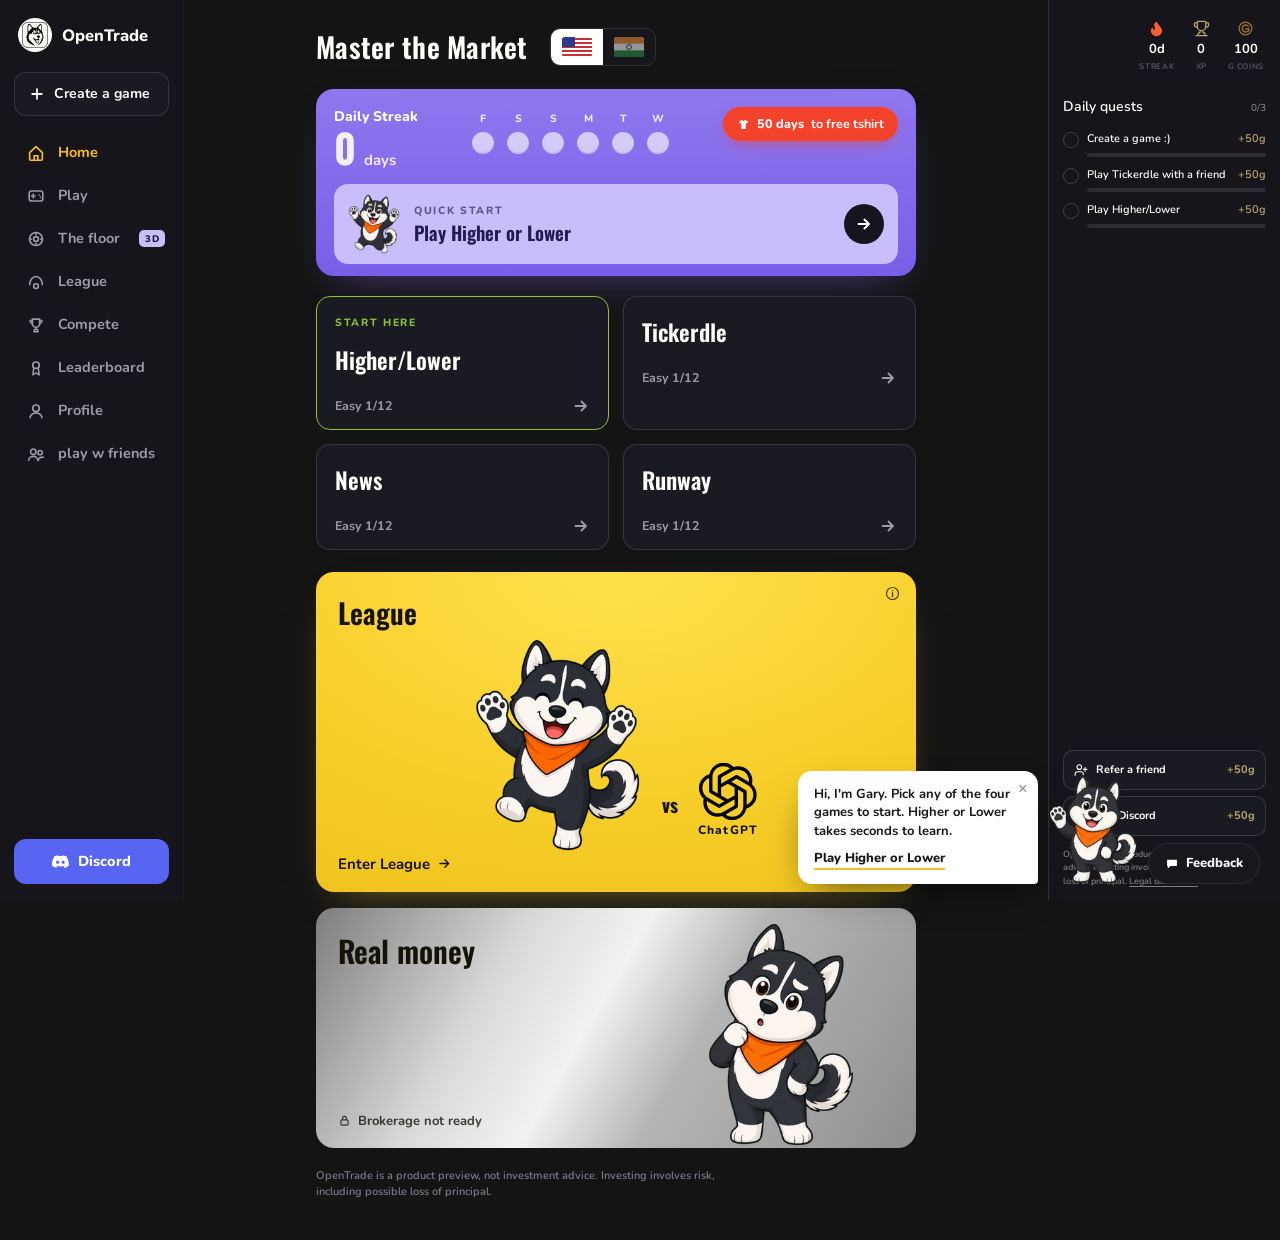
==== commit 794f59ef: "Their exact tokens, read straight from production Oswald and Nunito (their levels-font vars), bars a" ====
--- a/index.html
+++ b/index.html
@@ -8,7 +8,7 @@
   <link rel="icon" href="assets/brand/favicon.svg" />
   <link rel="preconnect" href="https://fonts.googleapis.com" />
   <link rel="preconnect" href="https://fonts.gstatic.com" crossorigin />
-  <link href="https://fonts.googleapis.com/css2?family=Baloo+2:wght@500;600;700;800&family=Nunito:wght@500;700;800&display=swap" rel="stylesheet" />
+  <link href="https://fonts.googleapis.com/css2?family=Oswald:wght@500;600;700&family=Nunito:wght@500;600;700;800&display=swap" rel="stylesheet" />
   <link rel="stylesheet" href="css/site.css" />
 </head>
 <body>
@@ -77,11 +77,6 @@
       <button class="flag" title="India markets" data-toast="India markets are coming to the preview">
         <svg viewBox="0 0 30 20"><rect width="30" height="20" fill="#fff"/><rect width="30" height="6.6" fill="#f5943c"/><rect y="13.4" width="30" height="6.6" fill="#2c8f4a"/><circle cx="15" cy="10" r="2.4" fill="none" stroke="#2c3b8f" stroke-width="1"/></svg>
       </button>
-    </div>
-    <div id="stats">
-      <div class="stat"><svg viewBox="0 0 20 20" class="flame"><path d="M10 2 c1 3 4 4.5 4 8 a4 4 0 0 1 -8 0 c0 -2 1.2 -3 2 -4 c.3 1 .8 1.6 1.6 2 C9.2 6 9.4 4 10 2 Z" fill="#ff6b35"/></svg><b id="st-streak">0d</b><span>streak</span></div>
-      <div class="stat"><svg viewBox="0 0 20 20" class="cup"><path d="M6 3.5 h8 v4.5 a4 4 0 0 1 -8 0 Z M6 5 H3.8 a2.2 2.2 0 0 0 2.4 2.7 M14 5 h2.2 a2.2 2.2 0 0 1 -2.4 2.7 M10 12 v2 M7.4 16.5 h5.2 M8.4 14 h3.2 v2.5 H8.4 Z" fill="none" stroke="#c9c9d4" stroke-width="1.5" stroke-linejoin="round"/></svg><b id="st-xp">0</b><span>xp</span></div>
-      <div class="stat"><span class="gc"></span><b id="st-coins">100</b><span>g coins</span></div>
     </div>
   </header>
 
@@ -101,7 +96,7 @@
           </button>
         </div>
         <button class="sc-quick" id="quickstart">
-          <span class="gary-mini"><img src="assets/brand/gary-emotions/happy.webp" alt="Gary" /></span>
+          <span class="gary-mini"><img src="assets/brand/gary-emotions/excited-hyped.webp" alt="Gary" /></span>
           <span class="sc-quick-copy">
             <i>Quick start</i>
             <b>Play Higher or Lower</b>
@@ -144,25 +139,39 @@
         </span>
         <b class="lg-title">League</b>
         <span class="lg-stage">
-          <span class="gary-big"><img src="assets/brand/gary-emotions/confident.webp" alt="Gary" /></span>
+          <span class="gary-big"><img src="assets/brand/gary-emotions/celebratory.webp" alt="Gary celebrating" /></span>
           <b class="vs">vs</b>
-          <span class="gpt">
-            <img src="assets/brand/openai-blossom.svg" alt="" width="52" height="52" />
-            <b>ChatGPT</b>
-          </span>
+          <span class="gpt"><img src="assets/brand/openai-blossom.svg" alt="" width="58" height="58" /><b>ChatGPT</b></span>
         </span>
+        <span class="lg-enter">Enter League <svg viewBox="0 0 20 20" width="15" height="15"><path d="M4 10 h11 M10.5 5 L15.5 10 L10.5 15" stroke="currentColor" stroke-width="2" fill="none" stroke-linecap="round" stroke-linejoin="round"/></svg></span>
+      </button>
+
+      <button id="money-card" data-toast="Real money needs the brokerage. Not ready yet.">
+        <b class="rm-title">Real money</b>
+        <span class="rm-art"><img src="assets/brand/gary-emotions/curious.webp" alt="Gary, curious" /></span>
+        <span class="rm-lock"><svg viewBox="0 0 20 20" width="13" height="13" fill="none" stroke="currentColor" stroke-width="1.8"><rect x="4.5" y="9" width="11" height="8" rx="1.6"/><path d="M7 9 V6.6 a3 3 0 0 1 6 0 V9"/></svg>Brokerage not ready</span>
       </button>
 
       <p id="legal">OpenTrade is a product preview, not investment advice. Investing involves risk, including possible loss of principal.</p>
     </section>
 
     <aside id="rightrail">
+      <div id="stats">
+        <div class="stat"><svg viewBox="0 0 24 24" class="ic"><path d="M12 3q1 4 4 6.5t3 5.5a1 1 0 0 1-14 0 5 5 0 0 1 1-3 1 1 0 0 0 5 0c0-2-1.5-3-1.5-5q0-2 2.5-4" fill="#ff5c35" stroke="#ff5c35" stroke-width="1.8" stroke-linejoin="round"/></svg><b id="st-streak">0d</b><span>Streak</span></div>
+        <div class="stat"><svg viewBox="0 0 24 24" class="ic" fill="none" stroke="#b9a56f" stroke-width="1.8" stroke-linecap="round" stroke-linejoin="round"><path d="M10 14.66V17a1 1 0 0 1-1 1 2 2 0 0 0-2 2v2"/><path d="M14 14.66V17a1 1 0 0 0 1 1 2 2 0 0 1 2 2v2"/><path d="M17.916 10H19.5A2.5 2.5 0 0 0 22 7.5V5a1 1 0 0 0-1-1h-3"/><path d="M4 22h16"/><path d="M6 9a6 6 0 0 0 12 0V3a1 1 0 0 0-1-1H7a1 1 0 0 0-1 1z"/><path d="M6.084 10H4.5A2.5 2.5 0 0 1 2 7.5V5a1 1 0 0 1 1-1h3"/></svg><b id="st-xp">0</b><span>XP</span></div>
+        <div class="stat"><svg viewBox="0 0 24 24" class="ic" fill="none" stroke="#9a762a"><circle cx="12" cy="12" r="9" stroke-width="1.7"/><path d="M16.1 8.65A5 5 0 1 0 16.1 15.35" stroke-linecap="round" stroke-width="2"/><path d="M12.4 12.8H16.9V15.35H16.1" stroke-linecap="round" stroke-linejoin="round" stroke-width="2"/></svg><b id="st-coins">100</b><span>G Coins</span></div>
+      </div>
       <div id="quests">
         <h3>Daily quests <span id="q-count">0/3</span></h3>
-        <label class="q"><input type="checkbox" id="q1" disabled><span>Create a game :)</span><i>+50g</i></label>
-        <label class="q"><input type="checkbox" id="q2" disabled><span>Play Tickerdle with a friend</span><i>+50g</i></label>
-        <label class="q"><input type="checkbox" id="q3" disabled><span>Play Higher/Lower</span><i>+50g</i></label>
-      </div>
+        <label class="q"><input type="checkbox" id="q1" disabled><span class="qb"><span class="qrow"><em>Create a game :)</em><i>+50g</i></span><span class="bar"><b></b></span></span></label>
+        <label class="q"><input type="checkbox" id="q2" disabled><span class="qb"><span class="qrow"><em>Play Tickerdle with a friend</em><i>+50g</i></span><span class="bar"><b></b></span></span></label>
+        <label class="q"><input type="checkbox" id="q3" disabled><span class="qb"><span class="qrow"><em>Play Higher/Lower</em><i>+50g</i></span><span class="bar"><b></b></span></span></label>
+      </div>
+      <div class="rail-bottom">
+        <button class="rail-cta" data-toast="Referral links live in the app"><span><svg viewBox="0 0 24 24" width="14" height="14" fill="none" stroke="currentColor" stroke-width="1.9" stroke-linecap="round" stroke-linejoin="round"><path d="M16 21v-2a4 4 0 0 0-4-4H6a4 4 0 0 0-4 4v2"/><circle cx="9" cy="7" r="4"/><line x1="19" x2="19" y1="8" y2="14"/><line x1="22" x2="16" y1="11" y2="11"/></svg>Refer a friend</span><i>+50g</i></button>
+        <a class="rail-cta" href="https://discord.gg/bt2YuTNcbK" target="_blank" rel="noreferrer"><span><img src="assets/brand/discord-symbol-white.svg" alt="" width="14" height="14"/>Join Discord</span><i>+50g</i></a>
+      </div>
+      <footer id="rail-legal">OpenTrade is a product preview, not investment advice. Investing involves risk, including possible loss of principal. <u>Legal disclosures</u></footer>
     </aside>
   </div>
 
@@ -172,7 +181,7 @@
       <p>Hi, I'm Gary. Pick any of the four games to start. Higher or Lower takes seconds to learn.</p>
       <button id="bubble-cta">Play Higher or Lower</button>
     </div>
-    <span class="gary-mini wave"><img src="assets/brand/gary-emotions/desperate-begging.webp" alt="Gary" /></span>
+    <span class="gary-mini wave"><img src="assets/brand/gary-onboarding-cutout-2x.webp" alt="Gary" /></span>
     <button id="feedback" data-toast="Feedback goes straight to the team">
       <svg viewBox="0 0 20 20" width="14" height="14" fill="currentColor"><path d="M3 4 h14 v9 H8 l-4 3.5 V13 H3 Z"/></svg>
       Feedback
--- a/css/site.css
+++ b/css/site.css
@@ -6,23 +6,24 @@
 * { margin: 0; padding: 0; box-sizing: border-box; }
 
 :root {
-  --bg: #121216;
-  --side: #0d0d10;
-  --card: #1a1a1f;
-  --card-line: #2a2a31;
-  --ink: #ffffff;
+  --bg: #141414;
+  --side: #17151c;
+  --card: #1a1b22;
+  --card-line: rgba(255, 255, 255, 0.12);
+  --ink: #fffdf8;
   --dim: #9c9ca6;
-  --violet: #8d68f8;
-  --violet-deep: #7a52f0;
+  --violet: #8f77ef;
+  --violet-deep: #7a5ee8;
   --lavender: #cabdfc;
   --lavender-ink: #241a4e;
-  --amber: #f6a41f;
+  --amber: #fbbf24;
+  --brass: #b9a56f;
   --gold: #f2c14b;
   --green: #8ac234;
   --red: #f4432c;
-  --flame: #ff6b35;
+  --flame: #ff5c35;
   --discord: #5865f2;
-  --disp: "Baloo 2", -apple-system, sans-serif;
+  --disp: "Oswald", -apple-system, sans-serif;
   --body: "Nunito", -apple-system, sans-serif;
   --spring: cubic-bezier(0.32, 0.72, 0, 1);
 }
@@ -43,7 +44,7 @@
 #side {
   position: fixed;
   top: 0; bottom: 0; left: 0;
-  width: 190px;
+  width: 184px;
   display: flex;
   flex-direction: column;
   gap: 10px;
@@ -60,7 +61,7 @@
   display: grid;
   place-items: center;
 }
-#logo b { font: 700 17px var(--disp); }
+#logo b { font: 800 16.5px var(--body); }
 
 .create {
   display: flex;
@@ -82,6 +83,7 @@
   display: flex;
   align-items: center;
   gap: 12px;
+  white-space: nowrap;
   padding: 10px 12px;
   border-radius: 11px;
   font-weight: 700;
@@ -95,7 +97,7 @@
 .nv.on { color: var(--amber); }
 .nv.on svg { stroke: var(--amber); }
 .tag3d {
-  margin-left: auto;
+  margin-left: 7px;
   font: 800 9.5px var(--body);
   letter-spacing: 0.06em;
   font-style: normal;
@@ -123,17 +125,17 @@
 #discord:active { transform: scale(0.98); }
 
 /* ── main ── */
-#main { margin-left: 190px; min-height: 100vh; padding: 26px 30px 40px;
+#main { margin-left: 184px; margin-right: 232px; min-height: 100vh; padding: 26px 30px 40px;
   display: flex; flex-direction: column; align-items: center; }
 
 #head {
-  width: min(880px, 100%);
+  width: min(600px, 100%);
   display: flex;
   align-items: center;
   gap: 22px;
   margin-bottom: 22px;
 }
-#head h1 { font: 700 30px var(--disp); letter-spacing: 0.01em; }
+#head h1 { font: 600 28px var(--disp); letter-spacing: 0.01em; }
 #flags { display: flex; border-radius: 10px; overflow: hidden; border: 1px solid var(--card-line); }
 .flag {
   display: grid;
@@ -157,7 +159,7 @@
   box-shadow: inset 0 0 0 2px rgba(122, 77, 8, 0.5);
 }
 
-#cols { width: min(880px, 100%); display: grid; grid-template-columns: minmax(0, 1fr) 205px; gap: 84px; }
+#cols { width: min(600px, 100%); display: block; }
 
 /* ── streak card ── */
 #streak-card {
@@ -222,7 +224,7 @@
   text-transform: uppercase;
   opacity: 0.65;
 }
-.sc-quick-copy b { font: 700 19px var(--disp); }
+.sc-quick-copy b { font: 600 19px var(--disp); }
 .sc-quick .go {
   margin-left: auto;
   width: 40px; height: 40px;
@@ -256,7 +258,7 @@
 }
 .game:hover { transform: translateY(-2px); border-color: #3c3c45; }
 .game:active { transform: scale(0.99); }
-.game > b { font: 700 24px var(--disp); }
+.game > b { font: 600 23px var(--disp); }
 .game.start { border: 1.5px solid var(--green); }
 .start-here {
   font-style: normal;
@@ -294,7 +296,7 @@
 }
 #league-card:hover { transform: translateY(-2px); }
 #league-card:active { transform: scale(0.995); }
-.lg-title { font: 700 26px var(--disp); display: block; }
+.lg-title { font: 600 28px var(--disp); display: block; }
 .lg-info { position: absolute; top: 14px; right: 16px; opacity: 0.75; }
 .lg-stage {
   position: absolute;
@@ -311,46 +313,6 @@
 
 #legal { margin-top: 20px; font-size: 11px; font-weight: 600; color: #7c7c86; max-width: 60ch; }
 
-/* ── right rail ── */
-#rightrail { padding-top: 4px; }
-#quests h3 {
-  display: flex;
-  justify-content: space-between;
-  align-items: baseline;
-  font: 700 17px var(--disp);
-  margin-bottom: 10px;
-}
-#quests h3 span { font: 700 11px var(--body); color: var(--dim); }
-.q {
-  display: flex;
-  align-items: center;
-  gap: 10px;
-  padding: 9px 0;
-  border-bottom: 1px solid #202026;
-  font-size: 12.5px;
-  font-weight: 700;
-  color: #c9c9d2;
-}
-.q input {
-  appearance: none;
-  -webkit-appearance: none;
-  width: 17px; height: 17px;
-  border: 2px solid #3c3c45;
-  border-radius: 50%;
-  flex: none;
-  position: relative;
-}
-.q input:checked { background: var(--green); border-color: var(--green); }
-.q input:checked::after {
-  content: "";
-  position: absolute;
-  inset: 4px 4px 6px;
-  border-left: 2px solid #142605;
-  border-bottom: 2px solid #142605;
-  transform: rotate(-48deg);
-}
-.q:has(input:checked) span { text-decoration: line-through; opacity: 0.55; }
-.q i { margin-left: auto; font-style: normal; color: var(--amber); font-weight: 800; font-size: 12px; }
 
 /* ── Gary helper ── */
 #helper {
@@ -505,3 +467,98 @@
 #logo .logo-dot img { display: block; }
 .hl-gary-wrap { display: flex; align-items: center; gap: 9px; }
 #hl-gary { width: 40px; height: 40px; object-fit: contain; }
+
+/* ── the right bar, like theirs ── */
+#rightrail {
+  position: fixed;
+  top: 0; right: 0; bottom: 0;
+  width: 232px;
+  background: var(--side);
+  border-left: 1px solid var(--card-line);
+  padding: 14px 14px 12px;
+  display: flex;
+  flex-direction: column;
+  z-index: 20;
+  overflow-y: auto;
+  scrollbar-width: none;
+}
+#stats { display: grid; grid-template-columns: repeat(3, 1fr); gap: 4px; margin-bottom: 18px; }
+.stat { display: flex; flex-direction: column; align-items: center; gap: 3px; padding: 6px 2px; }
+.stat .ic { width: 17px; height: 17px; }
+.stat b { font-size: 13px; font-weight: 700; font-variant-numeric: tabular-nums; font-family: var(--body); }
+.stat span { font-size: 8px; letter-spacing: 0.08em; text-transform: uppercase; opacity: 0.45; font-weight: 700; }
+#quests h3 {
+  display: flex; justify-content: space-between; align-items: baseline;
+  font: 600 14px var(--body); margin-bottom: 10px;
+}
+#quests h3 span { font-size: 10px; color: rgba(255, 253, 248, 0.46); }
+.q { display: flex; align-items: flex-start; gap: 8px; padding: 5px 0; cursor: default; }
+.q input {
+  appearance: none; -webkit-appearance: none;
+  width: 16px; height: 16px; margin-top: 1px;
+  border: 1px solid rgba(255, 255, 255, 0.18);
+  border-radius: 50%; flex: none; position: relative;
+}
+.q input:checked { background: var(--brass); border-color: var(--brass); }
+.q input:checked::after {
+  content: ""; position: absolute; inset: 4px 3px 5px;
+  border-left: 2px solid #141414; border-bottom: 2px solid #141414;
+  transform: rotate(-48deg);
+}
+.qb { flex: 1; min-width: 0; }
+.qrow { display: flex; justify-content: space-between; gap: 8px; font-size: 11px; font-weight: 600; }
+.qrow em { font-style: normal; white-space: nowrap; overflow: hidden; text-overflow: ellipsis; }
+.qrow i { font-style: normal; color: var(--brass); font-variant-numeric: tabular-nums; flex: none; }
+.q:has(input:checked) .qrow em { text-decoration: line-through; opacity: 0.55; }
+.bar { display: block; height: 4px; margin-top: 6px; border-radius: 999px; background: rgba(255, 255, 255, 0.1); overflow: hidden; }
+.bar b { display: block; height: 100%; width: 0%; border-radius: 999px; background: var(--brass); transition: width 0.4s var(--spring); }
+.q:has(input:checked) .bar b { width: 100%; }
+.rail-bottom { margin-top: auto; display: grid; gap: 6px; }
+.rail-cta {
+  display: flex; align-items: center; justify-content: space-between; gap: 8px;
+  min-height: 40px; padding: 0 10px;
+  border: 1px solid rgba(255, 255, 255, 0.14);
+  border-radius: 10px;
+  background: var(--card);
+  font-size: 11px; font-weight: 700; color: var(--ink);
+  transition: border-color 0.15s;
+}
+.rail-cta:hover { border-color: rgba(143, 119, 239, 0.6); }
+.rail-cta span { display: flex; align-items: center; gap: 8px; min-width: 0; }
+.rail-cta i { font-style: normal; color: var(--brass); flex: none; }
+#rail-legal { padding-top: 12px; font-size: 9px; line-height: 1.5; color: rgba(255, 253, 248, 0.46); font-weight: 600; }
+#rail-legal u { text-underline-offset: 2px; cursor: pointer; }
+
+/* ── league, matched: taller, enter link, radial pop ── */
+#league-card {
+  min-height: 320px;
+  background: radial-gradient(120% 130% at 50% 0%, #ffe14d 0%, #f7ce29 55%, #eebf1a 100%);
+  padding: 20px 22px 18px;
+  display: flex; flex-direction: column;
+}
+#league-card .lg-stage { position: absolute; left: 50%; top: 54%; transform: translate(-50%, -50%); right: auto; bottom: auto; }
+#league-card .gary-big { width: 168px; }
+.lg-enter { margin-top: auto; display: flex; align-items: center; gap: 7px; font: 700 15px var(--body); }
+#league-card:hover .lg-enter svg { transform: translateX(3px); }
+.lg-enter svg { transition: transform 0.2s var(--spring); }
+
+/* ── real money, locked ── */
+#money-card {
+  position: relative;
+  width: 100%;
+  min-height: 240px;
+  margin-top: 16px;
+  border-radius: 18px;
+  overflow: hidden;
+  background: linear-gradient(120deg, #7d7d7d 0%, #d9d9d9 30%, #f2f2f2 46%, #b5b5b5 62%, #8f8f8f 100%);
+  color: #151208;
+  text-align: left;
+  padding: 20px 22px 18px;
+  display: flex; flex-direction: column;
+  transition: transform 0.18s var(--spring);
+}
+#money-card:hover { transform: translateY(-2px); }
+.rm-title { font: 600 30px var(--disp); }
+.rm-art { position: absolute; right: 60px; bottom: 0; width: 150px; }
+.rm-art img { width: 100%; display: block; }
+.rm-lock { margin-top: auto; display: flex; align-items: center; gap: 7px; font: 700 13px var(--body); opacity: 0.8; }
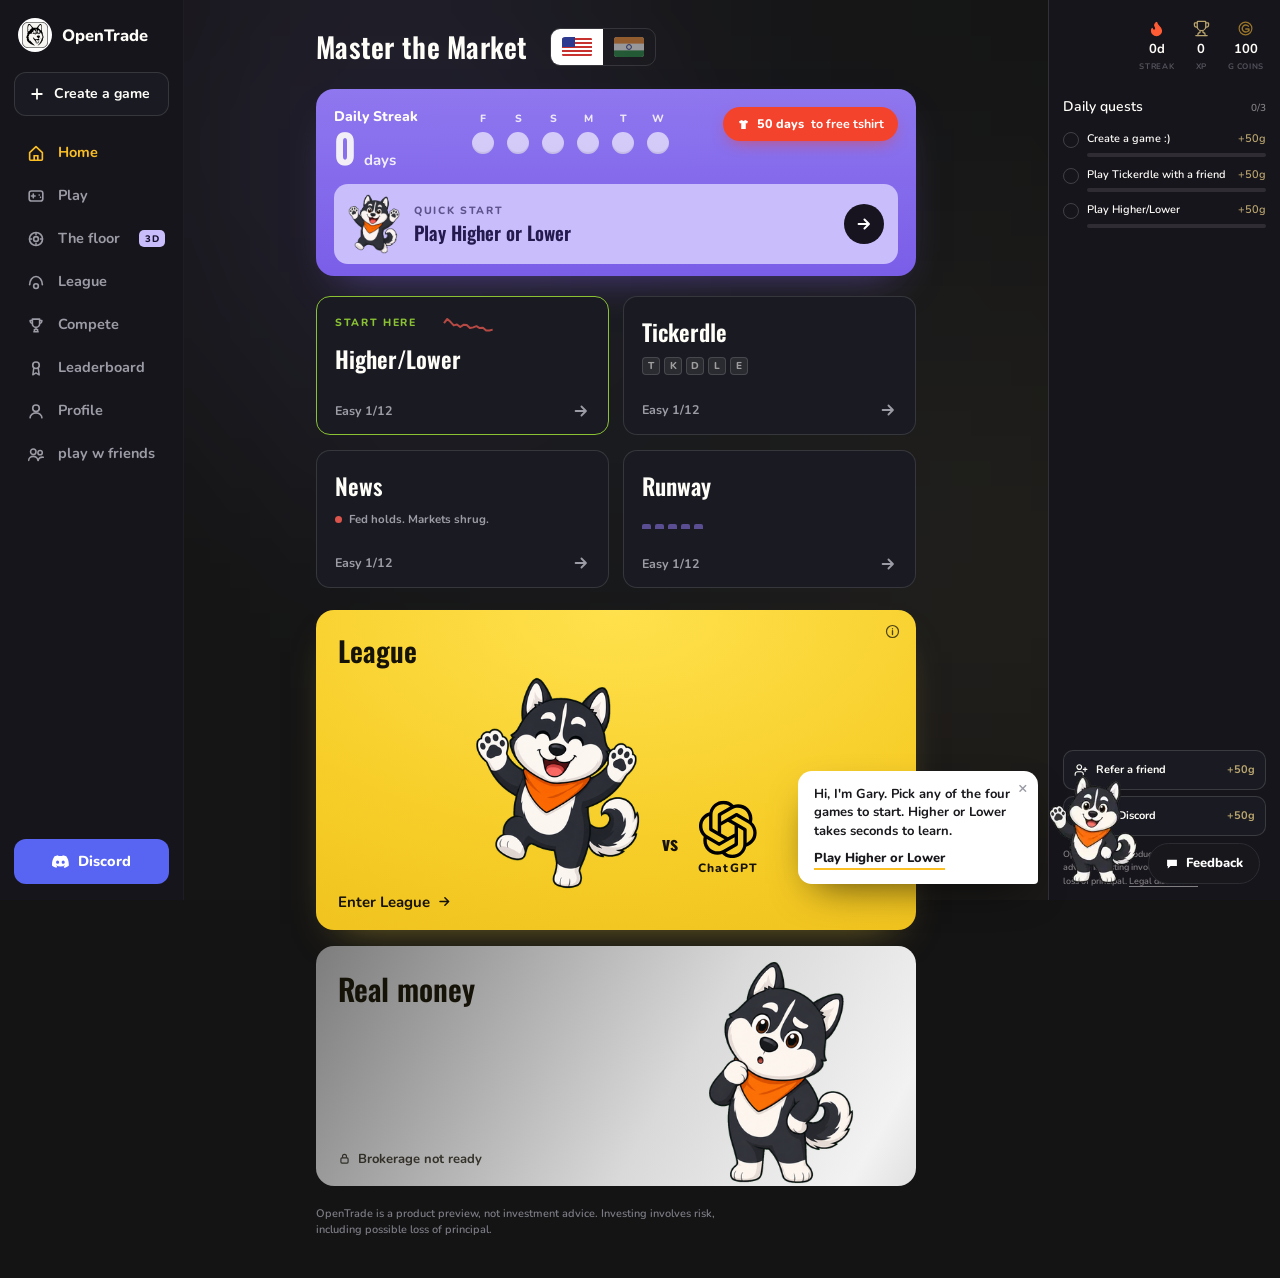
==== commit e6d2deab: "The liveliness layer: physics, flight, and idle life with a purpose Springs and gestures per Designi" ====
--- a/index.html
+++ b/index.html
@@ -13,6 +13,8 @@
 </head>
 <body>
 
+<canvas id="aurora" aria-hidden="true"></canvas>
+
 <aside id="side">
   <a id="logo" href="#">
     <span class="logo-dot">
@@ -70,7 +72,7 @@
 <main id="main">
   <header id="head">
     <h1>Master the Market</h1>
-    <div id="flags">
+    <div id="flags"><span id="flag-thumb" aria-hidden="true"></span>
       <button class="flag on" title="US markets" data-toast="US markets selected">
         <svg viewBox="0 0 30 20"><rect width="30" height="20" fill="#fff"/><path d="M0 2h30M0 6h30M0 10h30M0 14h30M0 18h30" stroke="#c8322e" stroke-width="2"/><rect width="13" height="10" fill="#2c3b8f"/></svg>
       </button>
@@ -109,24 +111,32 @@
         <button class="game start" id="card-hl">
           <i class="start-here">Start here</i>
           <b>Higher/Lower</b>
+          <canvas class="spark" width="150" height="40" aria-hidden="true"></canvas>
+          <span class="tease">Call the next candle</span>
           <span class="g-foot"><em>Easy 1/12</em>
             <svg viewBox="0 0 20 20" width="18" height="18"><path d="M4 10 h11 M10.5 5 L15.5 10 L10.5 15" stroke="currentColor" stroke-width="2" fill="none" stroke-linecap="round" stroke-linejoin="round"/></svg>
           </span>
         </button>
         <button class="game" data-toast="Tickerdle opens in the app" data-quest="q2">
           <b>Tickerdle</b>
+          <span class="tkd" aria-hidden="true"><i>T</i><i>K</i><i>D</i><i>L</i><i>E</i></span>
+          <span class="tease">Guess the mystery ticker in six</span>
           <span class="g-foot"><em>Easy 1/12</em>
             <svg viewBox="0 0 20 20" width="18" height="18"><path d="M4 10 h11 M10.5 5 L15.5 10 L10.5 15" stroke="currentColor" stroke-width="2" fill="none" stroke-linecap="round" stroke-linejoin="round"/></svg>
           </span>
         </button>
         <button class="game" data-toast="News opens in the app">
           <b>News</b>
+          <span class="wire" aria-hidden="true"><i class="live"></i><em id="wire-line">Fed holds. Markets shrug.</em></span>
+          <span class="tease">Trade the headlines</span>
           <span class="g-foot"><em>Easy 1/12</em>
             <svg viewBox="0 0 20 20" width="18" height="18"><path d="M4 10 h11 M10.5 5 L15.5 10 L10.5 15" stroke="currentColor" stroke-width="2" fill="none" stroke-linecap="round" stroke-linejoin="round"/></svg>
           </span>
         </button>
         <button class="game" data-toast="Runway opens in the app">
           <b>Runway</b>
+          <span class="rw" aria-hidden="true"><i></i><i></i><i></i><i></i><i></i></span>
+          <span class="tease">Keep the startup alive</span>
           <span class="g-foot"><em>Easy 1/12</em>
             <svg viewBox="0 0 20 20" width="18" height="18"><path d="M4 10 h11 M10.5 5 L15.5 10 L10.5 15" stroke="currentColor" stroke-width="2" fill="none" stroke-linecap="round" stroke-linejoin="round"/></svg>
           </span>
@@ -191,6 +201,7 @@
   <!-- Higher/Lower, playable -->
   <div id="hl-back" hidden>
     <div id="hl-modal" role="dialog" aria-label="Higher or Lower">
+      <div class="grab" aria-hidden="true"></div>
       <div class="hl-head">
         <b>Higher or Lower</b>
         <span id="hl-round">round 1</span>
--- a/css/site.css
+++ b/css/site.css
@@ -562,3 +562,189 @@
 .rm-art { position: absolute; right: 60px; bottom: 0; width: 150px; }
 .rm-art img { width: 100%; display: block; }
 .rm-lock { margin-top: auto; display: flex; align-items: center; gap: 7px; font: 700 13px var(--body); opacity: 0.8; }
+
+/* ═══ the liveliness layer: entrance, idle life, physical feedback ═══ */
+
+/* entrance: everything arrives once, fast, staggered */
+@keyframes rise-in { from { opacity: 0; transform: translateY(16px); } }
+@keyframes fade-in { from { opacity: 0; } }
+#side { animation: fade-in 0.3s ease-out backwards; }
+#streak-card { animation: rise-in 0.45s cubic-bezier(0.22, 1, 0.36, 1) 0.05s backwards; }
+#games .game:nth-child(1) { animation: rise-in 0.45s cubic-bezier(0.22, 1, 0.36, 1) 0.12s backwards; }
+#games .game:nth-child(2) { animation: rise-in 0.45s cubic-bezier(0.22, 1, 0.36, 1) 0.17s backwards; }
+#games .game:nth-child(3) { animation: rise-in 0.45s cubic-bezier(0.22, 1, 0.36, 1) 0.22s backwards; }
+#games .game:nth-child(4) { animation: rise-in 0.45s cubic-bezier(0.22, 1, 0.36, 1) 0.27s backwards; }
+#league-card { animation: rise-in 0.45s cubic-bezier(0.22, 1, 0.36, 1) 0.32s backwards; }
+#money-card { animation: rise-in 0.45s cubic-bezier(0.22, 1, 0.36, 1) 0.38s backwards; }
+#rightrail { animation: fade-in 0.4s ease-out 0.2s backwards; }
+
+/* cards: instant press, pointer-tracked tilt applied inline by JS */
+.game { will-change: transform; }
+.game.settling { transition: transform 0.5s cubic-bezier(0.22, 1, 0.36, 1); }
+.game:active { transition: transform 0.08s ease-out; }
+
+/* the tease slides up under the title on hover */
+.tease {
+  display: block;
+  max-height: 0;
+  opacity: 0;
+  overflow: hidden;
+  font-size: 12px;
+  font-weight: 700;
+  color: var(--dim);
+  margin: -14px 0 0;
+  transform: translateY(4px);
+  transition: max-height 0.3s cubic-bezier(0.22, 1, 0.36, 1), opacity 0.25s, transform 0.3s cubic-bezier(0.22, 1, 0.36, 1);
+}
+.game:hover .tease, .game:focus-visible .tease { max-height: 20px; opacity: 1; transform: none; }
+
+/* higher/lower: the chart draws itself, forever */
+.spark { position: absolute; right: 16px; top: 18px; opacity: 0.9; }
+
+/* tickerdle: tiles that flip */
+.tkd { display: flex; gap: 4px; margin: -12px 0 0; }
+.tkd i {
+  width: 18px; height: 18px;
+  display: grid; place-items: center;
+  font: 800 10px var(--body);
+  font-style: normal;
+  color: rgba(255, 253, 248, 0.55);
+  background: rgba(255, 255, 255, 0.07);
+  border: 1px solid rgba(255, 255, 255, 0.14);
+  border-radius: 4px;
+  transition: transform 0.4s cubic-bezier(0.22, 1, 0.36, 1), background 0.2s 0.18s, color 0.2s 0.18s, border-color 0.2s 0.18s;
+}
+.tkd i.on, .game:hover .tkd i {
+  transform: rotateX(360deg);
+  background: #3e9b60;
+  border-color: #3e9b60;
+  color: #fff;
+}
+.game:hover .tkd i:nth-child(2) { transition-delay: 0.05s; }
+.game:hover .tkd i:nth-child(3) { transition-delay: 0.1s; }
+.game:hover .tkd i:nth-child(4) { transition-delay: 0.15s; }
+.game:hover .tkd i:nth-child(5) { transition-delay: 0.2s; }
+
+/* news: the wire is live */
+.wire { display: flex; align-items: center; gap: 7px; margin: -12px 0 0; min-height: 16px; }
+.wire .live {
+  width: 7px; height: 7px;
+  border-radius: 50%;
+  background: #db554d;
+  animation: live-pulse 2s ease-in-out infinite;
+}
+@keyframes live-pulse { 50% { opacity: 0.35; box-shadow: 0 0 0 4px rgba(219, 85, 77, 0.12); } }
+.wire em {
+  font-style: normal;
+  font-size: 11.5px;
+  font-weight: 700;
+  color: var(--dim);
+  white-space: nowrap;
+  overflow: hidden;
+  text-overflow: ellipsis;
+  transition: opacity 0.3s;
+}
+.wire em.swap { opacity: 0; }
+
+/* runway: five little bars want to grow */
+.rw { display: flex; gap: 4px; align-items: flex-end; height: 18px; margin: -12px 0 0; }
+.rw i {
+  width: 9px;
+  height: 5px;
+  border-radius: 2px 2px 0 0;
+  background: rgba(143, 119, 239, 0.55);
+  transition: height 0.4s cubic-bezier(0.22, 1, 0.36, 1), background 0.3s;
+}
+.game:hover .rw i { background: var(--violet); }
+.game:hover .rw i:nth-child(1) { height: 8px; }
+.game:hover .rw i:nth-child(2) { height: 12px; transition-delay: 0.04s; }
+.game:hover .rw i:nth-child(3) { height: 9px; transition-delay: 0.08s; }
+.game:hover .rw i:nth-child(4) { height: 15px; transition-delay: 0.12s; }
+.game:hover .rw i:nth-child(5) { height: 18px; transition-delay: 0.16s; }
+
+/* streak card life */
+.gary-mini img { animation: bob 3.2s ease-in-out infinite; }
+@keyframes bob { 50% { transform: translateY(-2.5px); } }
+.wd.today i { animation: dot-invite 2.2s ease-in-out infinite; }
+@keyframes dot-invite { 50% { transform: scale(1.14); box-shadow: 0 0 0 5px rgba(255, 255, 255, 0.14); } }
+
+/* league: sheen sweeps, gary hops when courted */
+#league-card::after {
+  content: "";
+  position: absolute;
+  inset: 0;
+  background: linear-gradient(105deg, transparent 30%, rgba(255, 255, 255, 0.35) 46%, transparent 60%);
+  transform: translateX(-120%);
+  animation: sheen 9s ease-in-out infinite;
+  pointer-events: none;
+}
+@keyframes sheen { 12% { transform: translateX(120%); } 100% { transform: translateX(120%); } }
+#league-card:hover .gary-big img { animation: hop 0.55s cubic-bezier(0.34, 1.56, 0.64, 1); }
+@keyframes hop { 35% { transform: translateY(-14px) rotate(-3deg); } 70% { transform: translateY(0) rotate(1.5deg); } }
+#league-card:hover .gpt img { transform: rotate(180deg); }
+.gpt img { transition: transform 0.6s cubic-bezier(0.22, 1, 0.36, 1); }
+
+/* real money: metal breathes, the door is locked */
+#money-card { background-size: 220% 100%; animation: metal 12s ease-in-out infinite alternate; }
+@keyframes metal { from { background-position: 0% 0; } to { background-position: 100% 0; } }
+#money-card.deny { animation: deny-shake 0.45s cubic-bezier(0.36, 0.07, 0.19, 0.97), metal 12s ease-in-out infinite alternate; }
+@keyframes deny-shake {
+  10%, 50%, 90% { transform: translateX(-7px); }
+  30%, 70% { transform: translateX(7px); }
+}
+#money-card.deny .rm-lock svg { animation: lock-wiggle 0.45s ease; }
+@keyframes lock-wiggle { 30% { transform: rotate(-14deg); } 60% { transform: rotate(12deg); } }
+
+/* flags: sliding thumb */
+#flags { position: relative; }
+#flag-thumb {
+  position: absolute;
+  top: 0; left: 0;
+  width: 52px; height: 100%;
+  background: #fff;
+  transition: transform 0.35s cubic-bezier(0.22, 1, 0.36, 1);
+  z-index: 0;
+}
+.flag { position: relative; z-index: 1; background: transparent; }
+.flag.on { background: transparent; }
+
+/* the flying coin: rewards travel to the wallet */
+.flycoin {
+  position: fixed;
+  z-index: 90;
+  width: 16px; height: 16px;
+  border-radius: 50%;
+  background: radial-gradient(circle at 38% 32%, #ffe08a, #d99a14 72%);
+  box-shadow: inset 0 0 0 2px rgba(122, 77, 8, 0.5), 0 2px 6px rgba(0, 0, 0, 0.5);
+  pointer-events: none;
+}
+.stat.pop { animation: stat-pop 0.45s cubic-bezier(0.34, 1.56, 0.64, 1); }
+@keyframes stat-pop { 40% { transform: scale(1.22); } }
+
+/* the sheet: springs live in JS; backdrop materializes */
+#hl-back { transition: opacity 0.25s ease; }
+#hl-back.dim { opacity: 1; }
+#hl-modal { will-change: transform; touch-action: none; }
+#hl-modal .grab {
+  width: 40px; height: 5px;
+  border-radius: 999px;
+  background: rgba(255, 255, 255, 0.18);
+  margin: -4px auto 8px;
+}
+
+@media (prefers-reduced-motion: reduce) {
+  .spark { display: none; }
+}
+
+/* ambient depth: the lobby glow */
+#aurora {
+  position: fixed;
+  inset: 0;
+  width: 100vw;
+  height: 100vh;
+  z-index: 0;
+  pointer-events: none;
+  opacity: 0.6;
+}
+#side, #rightrail, #hl-back, #helper, #toasts { z-index: 20; }
+#main { position: relative; z-index: 1; }
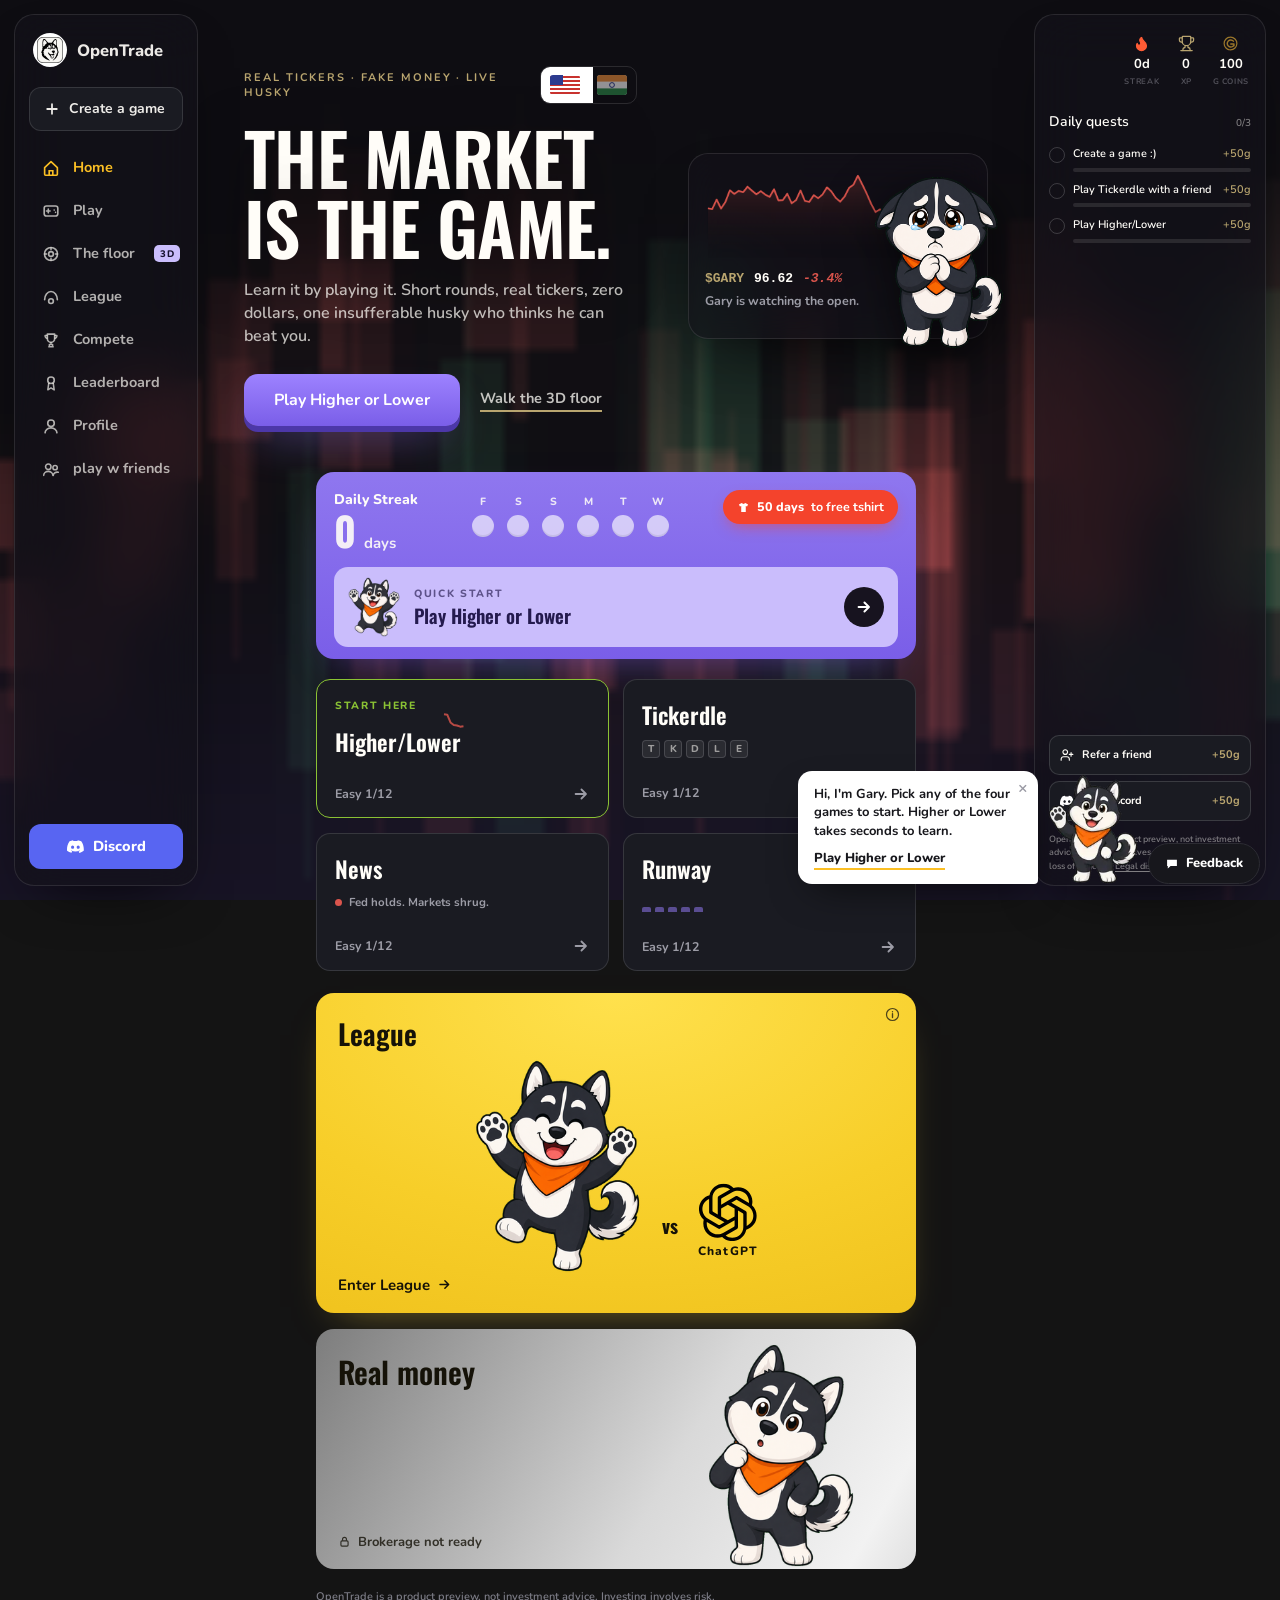
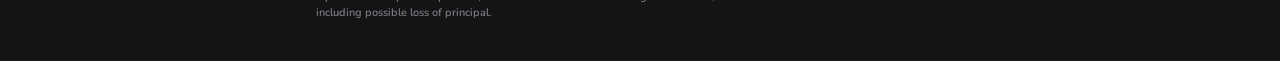
==== commit db124089: "Market world: the page becomes a place Full creative pass with the brand kept intact. The WebGL laye" ====
--- a/index.html
+++ b/index.html
@@ -70,17 +70,36 @@
 </aside>
 
 <main id="main">
-  <header id="head">
-    <h1>Master the Market</h1>
-    <div id="flags"><span id="flag-thumb" aria-hidden="true"></span>
-      <button class="flag on" title="US markets" data-toast="US markets selected">
-        <svg viewBox="0 0 30 20"><rect width="30" height="20" fill="#fff"/><path d="M0 2h30M0 6h30M0 10h30M0 14h30M0 18h30" stroke="#c8322e" stroke-width="2"/><rect width="13" height="10" fill="#2c3b8f"/></svg>
-      </button>
-      <button class="flag" title="India markets" data-toast="India markets are coming to the preview">
-        <svg viewBox="0 0 30 20"><rect width="30" height="20" fill="#fff"/><rect width="30" height="6.6" fill="#f5943c"/><rect y="13.4" width="30" height="6.6" fill="#2c8f4a"/><circle cx="15" cy="10" r="2.4" fill="none" stroke="#2c3b8f" stroke-width="1"/></svg>
-      </button>
-    </div>
-  </header>
+
+  <section id="hero">
+    <div id="hero-copy">
+      <div class="hero-topline">
+        <span class="hero-kicker">Real tickers · fake money · live husky</span>
+        <div id="flags">
+          <span id="flag-thumb" aria-hidden="true"></span>
+          <button class="flag on" title="US markets" data-toast="US markets selected">
+            <svg viewBox="0 0 30 20"><rect width="30" height="20" fill="#fff"/><path d="M0 2h30M0 6h30M0 10h30M0 14h30M0 18h30" stroke="#c8322e" stroke-width="2"/><rect width="13" height="10" fill="#2c3b8f"/></svg>
+          </button>
+          <button class="flag" title="India markets" data-toast="India markets are coming to the preview">
+            <svg viewBox="0 0 30 20"><rect width="30" height="20" fill="#fff"/><rect width="30" height="6.6" fill="#f5943c"/><rect y="13.4" width="30" height="6.6" fill="#2c8f4a"/><circle cx="15" cy="10" r="2.4" fill="none" stroke="#2c3b8f" stroke-width="1"/></svg>
+          </button>
+        </div>
+      </div>
+      <h1 class="hero-h">THE MARKET<br>IS THE GAME.</h1>
+      <p class="hero-sub">Learn it by playing it. Short rounds, real tickers, zero
+      dollars, one insufferable husky who thinks he can beat you.</p>
+      <div class="hero-ctas">
+        <button class="hero-play" id="hero-play">Play Higher or Lower</button>
+        <a class="hero-alt" href="floor/">Walk the 3D floor</a>
+      </div>
+    </div>
+    <div id="hero-desk">
+      <canvas id="hero-chart" width="380" height="130"></canvas>
+      <div id="hero-tape"><b id="ht-tick">$GARY</b><span id="ht-price">100.00</span><i id="ht-delta" class="up">+0.0%</i></div>
+      <img id="hero-gary-img" src="assets/brand/gary-emotions/confident.webp" alt="Gary" />
+      <p id="hero-mood">Gary is watching the open.</p>
+    </div>
+  </section>
 
   <div id="cols">
     <section id="content">
--- a/css/site.css
+++ b/css/site.css
@@ -748,3 +748,133 @@
 }
 #side, #rightrail, #hl-back, #helper, #toasts { z-index: 20; }
 #main { position: relative; z-index: 1; }
+
+/* ═══ market world: the page becomes a place ═══ */
+
+/* the world is visible now, not a whisper */
+#aurora { opacity: 1; }
+
+/* chrome floats over the world as glass islands */
+#side {
+  top: 14px; left: 14px; bottom: 14px;
+  border-radius: 20px;
+  background: rgba(20, 18, 26, 0.68);
+  -webkit-backdrop-filter: blur(26px) saturate(1.4);
+  backdrop-filter: blur(26px) saturate(1.4);
+  border: 1px solid rgba(255, 255, 255, 0.1);
+  box-shadow: 0 24px 60px -30px rgba(0, 0, 0, 0.9);
+}
+#rightrail {
+  top: 14px; right: 14px; bottom: 14px;
+  border-radius: 20px;
+  background: rgba(20, 18, 26, 0.68);
+  -webkit-backdrop-filter: blur(26px) saturate(1.4);
+  backdrop-filter: blur(26px) saturate(1.4);
+  border: 1px solid rgba(255, 255, 255, 0.1);
+  box-shadow: 0 24px 60px -30px rgba(0, 0, 0, 0.9);
+}
+@media (prefers-reduced-transparency: reduce) {
+  #side, #rightrail { background: #17151c; -webkit-backdrop-filter: none; backdrop-filter: none; }
+}
+#main { margin-left: 214px; margin-right: 262px; }
+
+/* ── the hero ── */
+#hero {
+  width: min(860px, 100%);
+  display: grid;
+  grid-template-columns: minmax(0, 1.15fr) minmax(300px, 0.85fr);
+  gap: clamp(24px, 4vw, 52px);
+  align-items: center;
+  padding: 40px 0 46px;
+  animation: rise-in 0.5s cubic-bezier(0.22, 1, 0.36, 1) backwards;
+}
+.hero-topline { display: flex; align-items: center; justify-content: space-between; gap: 16px; margin-bottom: 18px; }
+.hero-kicker {
+  font: 700 11px var(--body);
+  letter-spacing: 0.18em;
+  text-transform: uppercase;
+  color: var(--brass);
+}
+.hero-h {
+  font: 600 clamp(46px, 5.6vw, 74px)/0.98 var(--disp);
+  letter-spacing: -0.01em;
+  margin-bottom: 16px;
+  text-shadow: 0 20px 60px rgba(0, 0, 0, 0.6);
+}
+.hero-sub {
+  font-size: 16px;
+  font-weight: 600;
+  color: rgba(255, 253, 248, 0.72);
+  max-width: 44ch;
+  margin-bottom: 26px;
+}
+.hero-ctas { display: flex; align-items: center; gap: 20px; }
+.hero-play {
+  min-height: 52px;
+  padding: 0 30px;
+  border-radius: 14px;
+  background: linear-gradient(180deg, #9d82ff, #7a5ee8);
+  color: #fff;
+  font: 700 16px var(--body);
+  box-shadow: 0 6px 0 #4c37a8, 0 22px 44px -16px rgba(143, 119, 239, 0.6);
+  transition: transform 0.12s var(--spring), box-shadow 0.12s, filter 0.15s;
+}
+.hero-play:hover { filter: brightness(1.07); }
+.hero-play:active { transform: translateY(4px); box-shadow: 0 2px 0 #4c37a8; }
+.hero-alt {
+  font: 700 14.5px var(--body);
+  color: rgba(255, 253, 248, 0.75);
+  border-bottom: 2px solid var(--brass);
+  padding-bottom: 2px;
+  transition: color 0.15s;
+}
+.hero-alt:hover { color: #fff; }
+
+/* gary's desk: a live position he has feelings about */
+#hero-desk {
+  position: relative;
+  background: rgba(20, 18, 26, 0.6);
+  -webkit-backdrop-filter: blur(20px) saturate(1.4);
+  backdrop-filter: blur(20px) saturate(1.4);
+  border: 1px solid rgba(255, 255, 255, 0.1);
+  border-radius: 20px;
+  padding: 16px 16px 14px;
+  box-shadow: 0 30px 70px -34px rgba(0, 0, 0, 0.9);
+}
+#hero-chart { width: 100%; height: auto; display: block; border-radius: 10px; }
+#hero-tape {
+  display: flex;
+  gap: 10px;
+  align-items: baseline;
+  font: 700 13px ui-monospace, monospace;
+  margin-top: 10px;
+}
+#ht-tick { color: var(--brass); }
+#ht-delta.up { color: #3e9b60; }
+#ht-delta.down { color: #db554d; }
+#hero-gary-img {
+  position: absolute;
+  right: -18px;
+  bottom: -12px;
+  width: 132px;
+  filter: drop-shadow(0 14px 26px rgba(0, 0, 0, 0.6));
+  transition: transform 0.3s var(--spring);
+}
+#hero-mood {
+  margin-top: 6px;
+  font-size: 12.5px;
+  font-weight: 700;
+  color: var(--dim);
+  max-width: 200px;
+  min-height: 2.6em;
+}
+
+@media (max-width: 1100px) {
+  #hero { grid-template-columns: 1fr; }
+  #hero-desk { max-width: 430px; }
+}
+
+/* vibrancy: text on glass needs more presence, not more gray */
+.nv { color: rgba(255, 253, 248, 0.68); }
+.nv:hover { color: #fff; }
+#logo b, .create { color: rgba(255, 253, 248, 0.92); }
